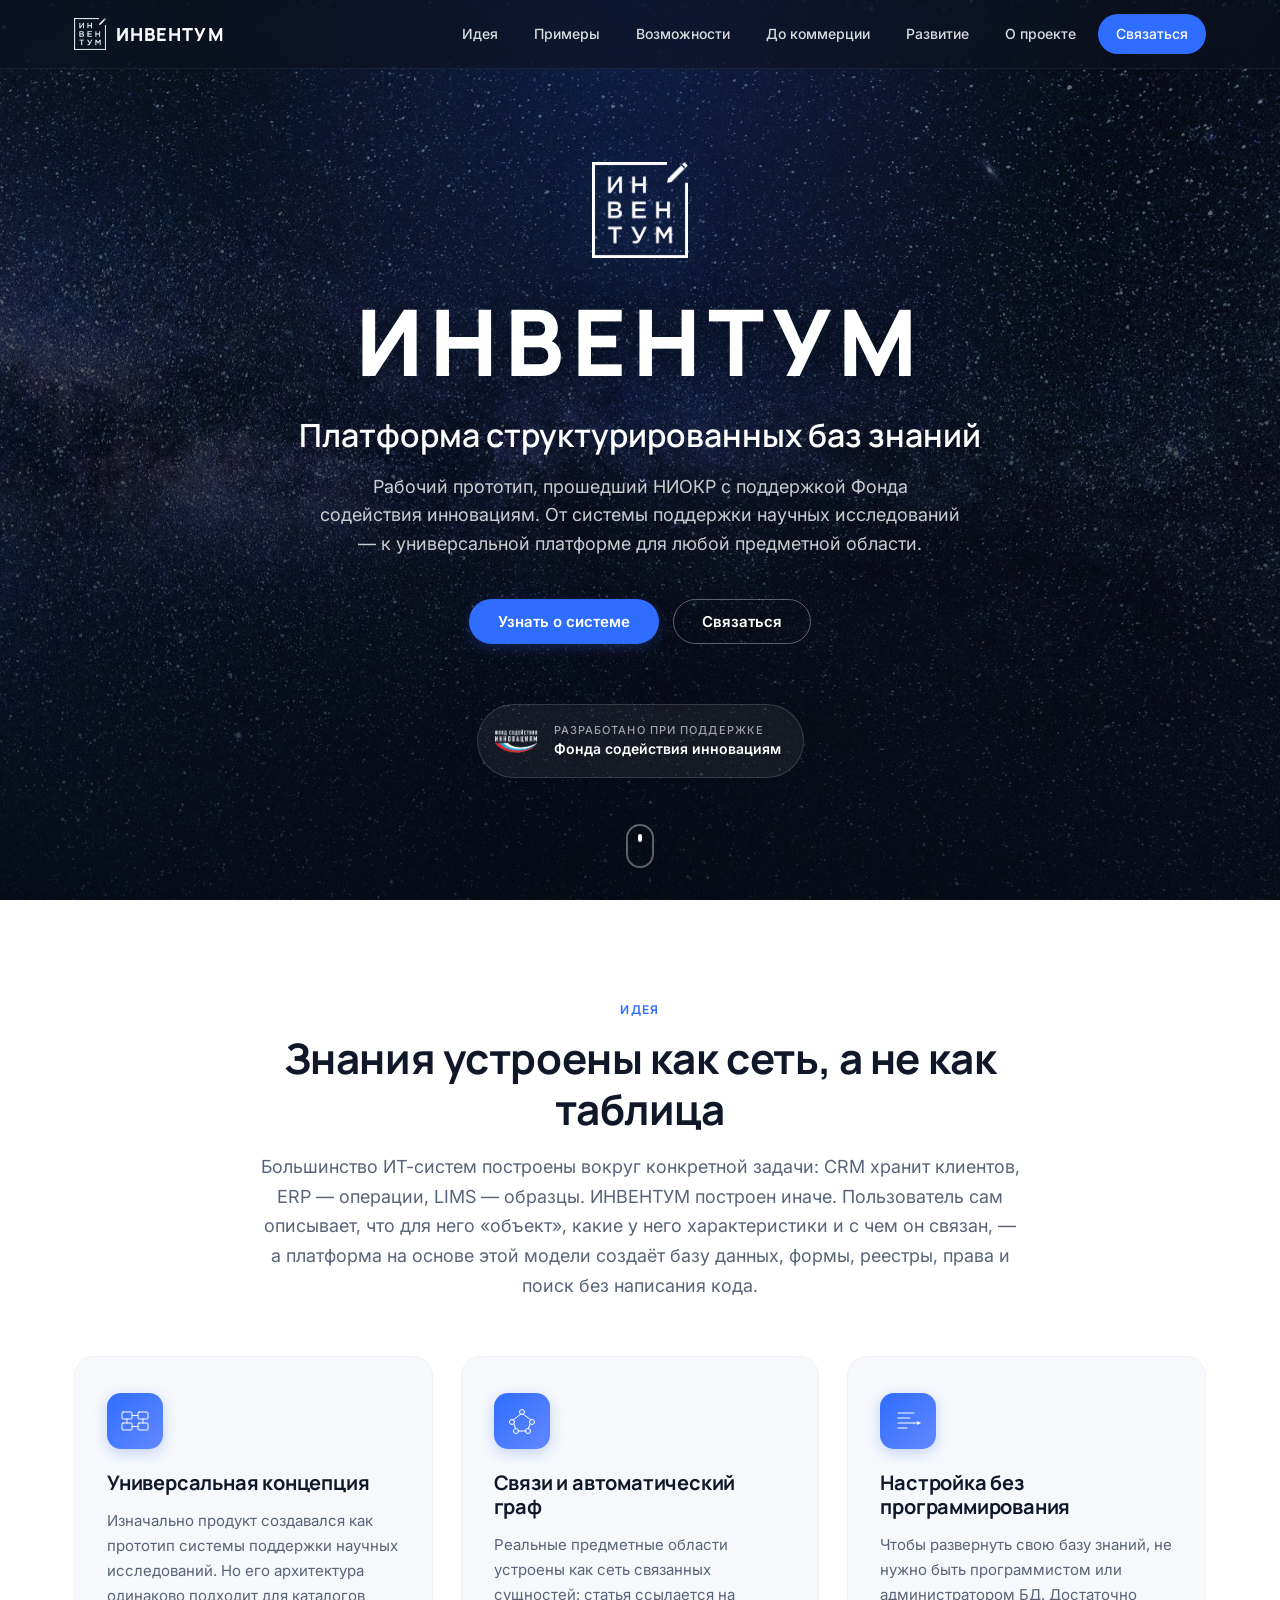
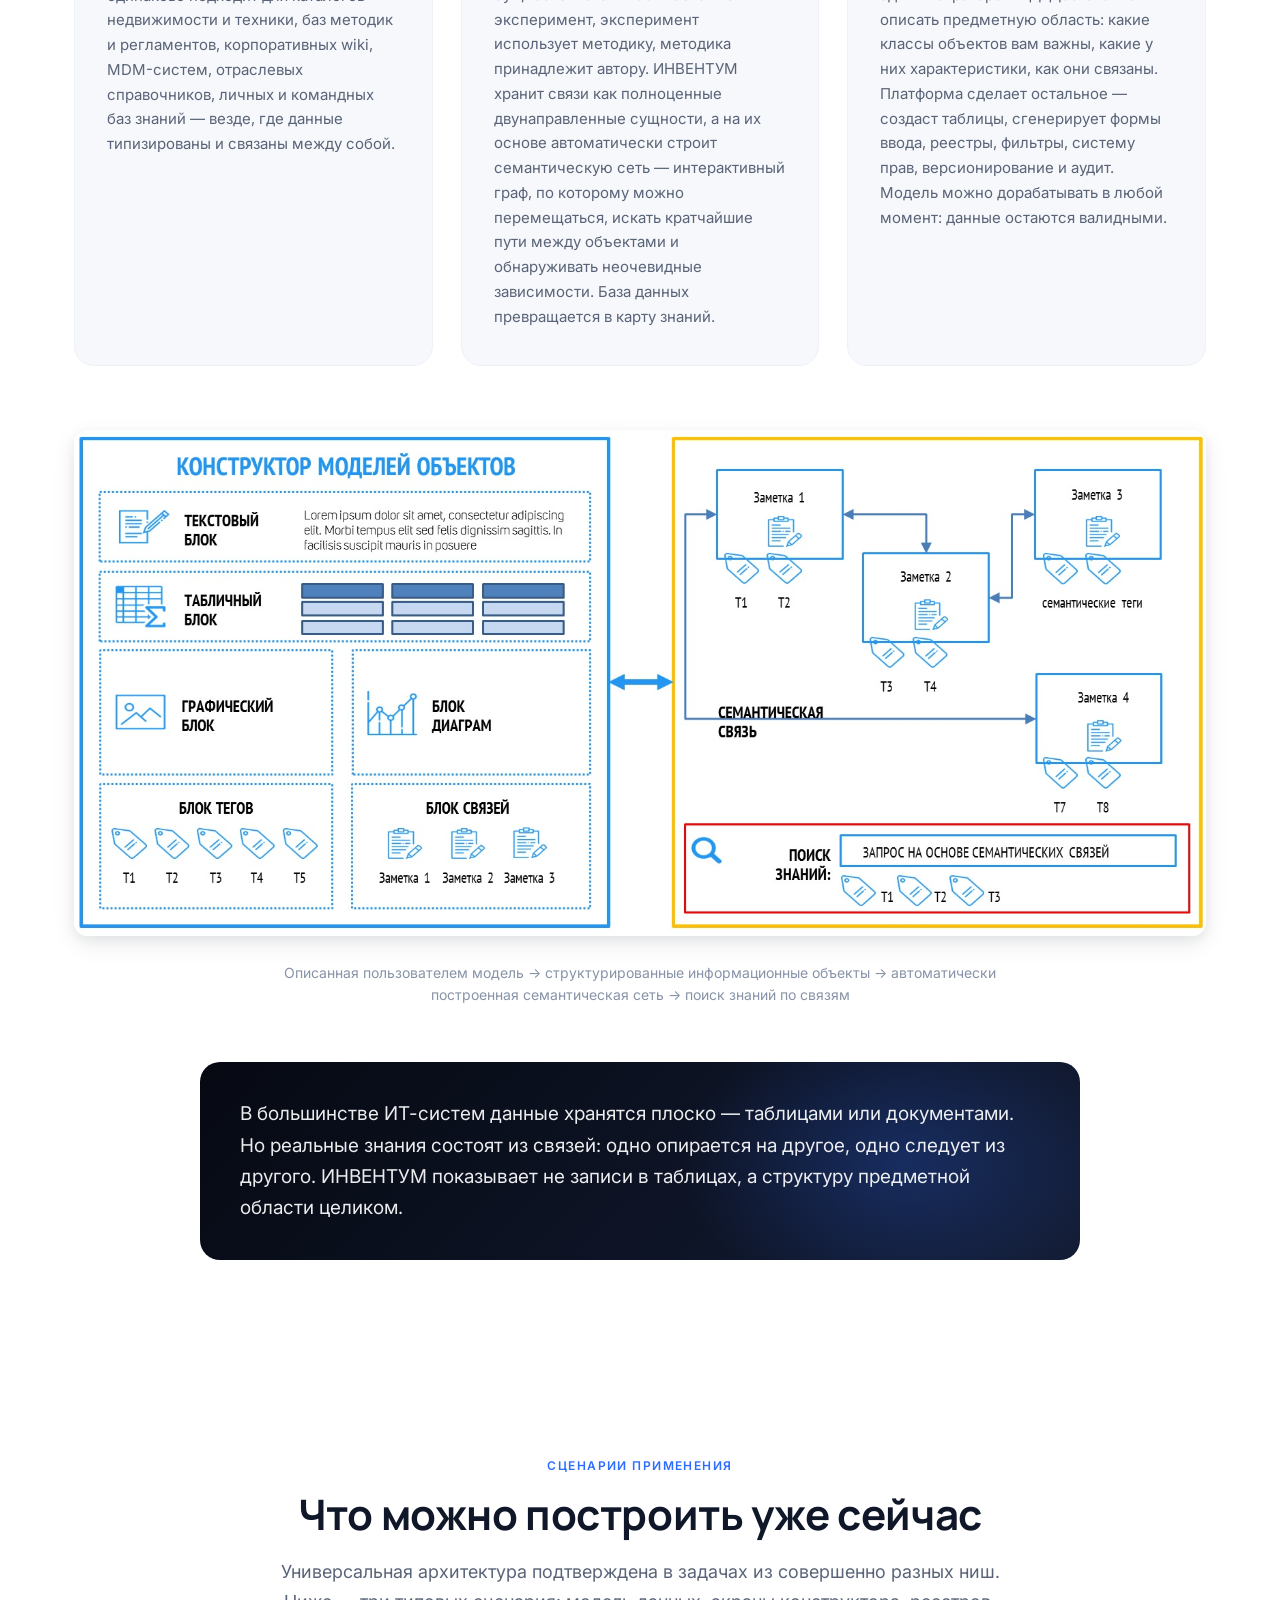
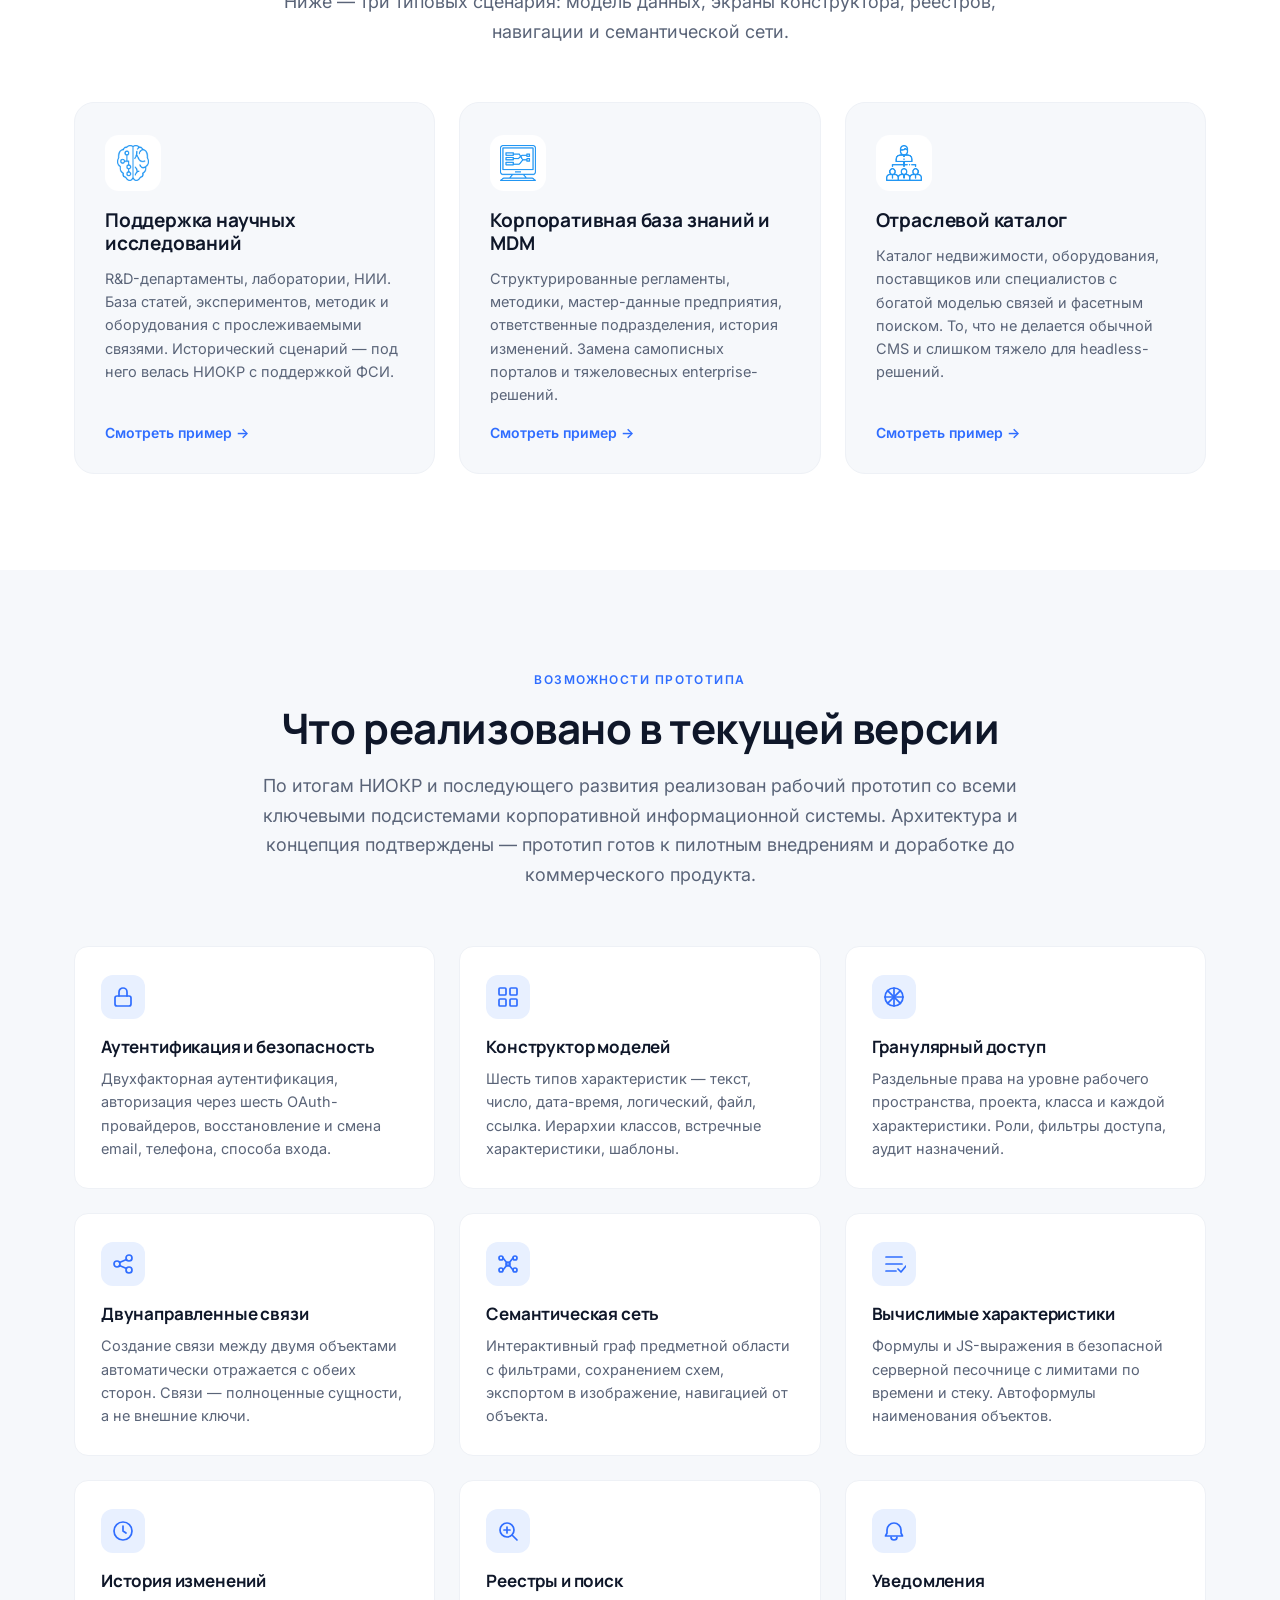
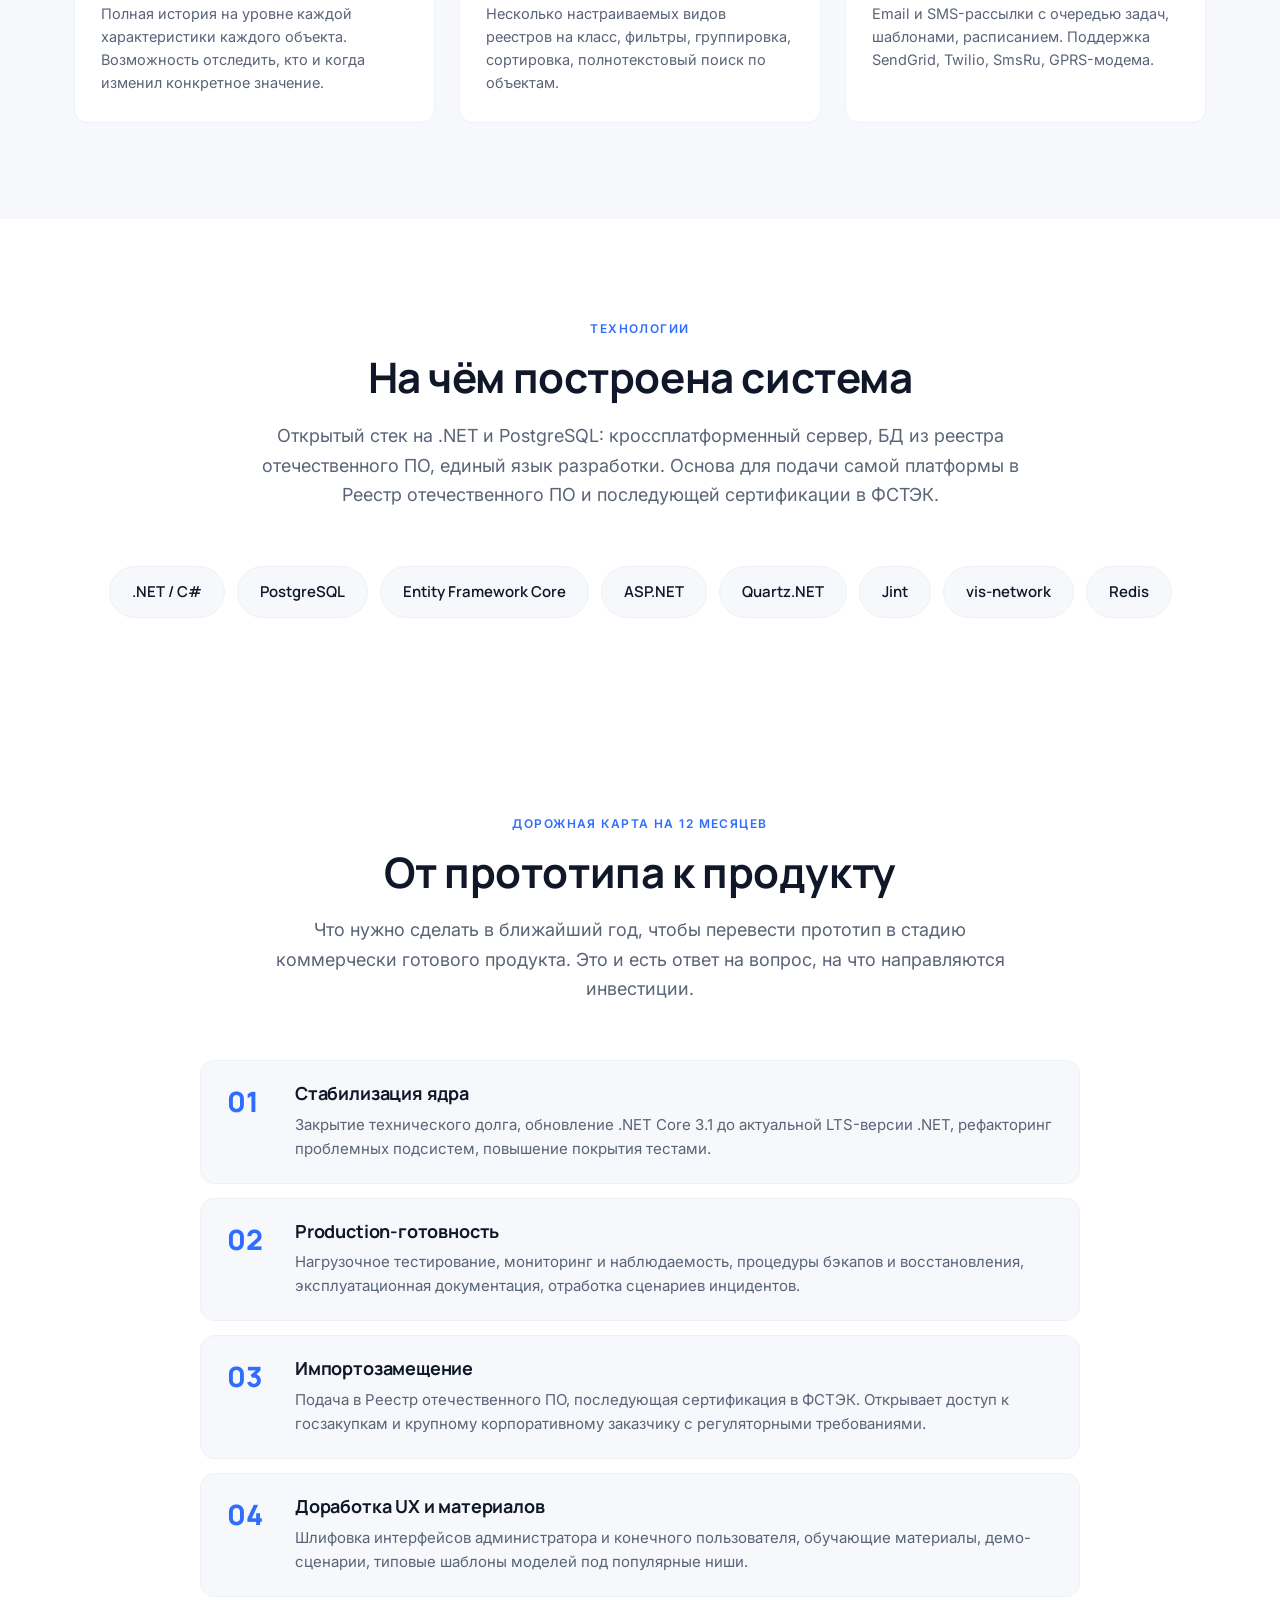
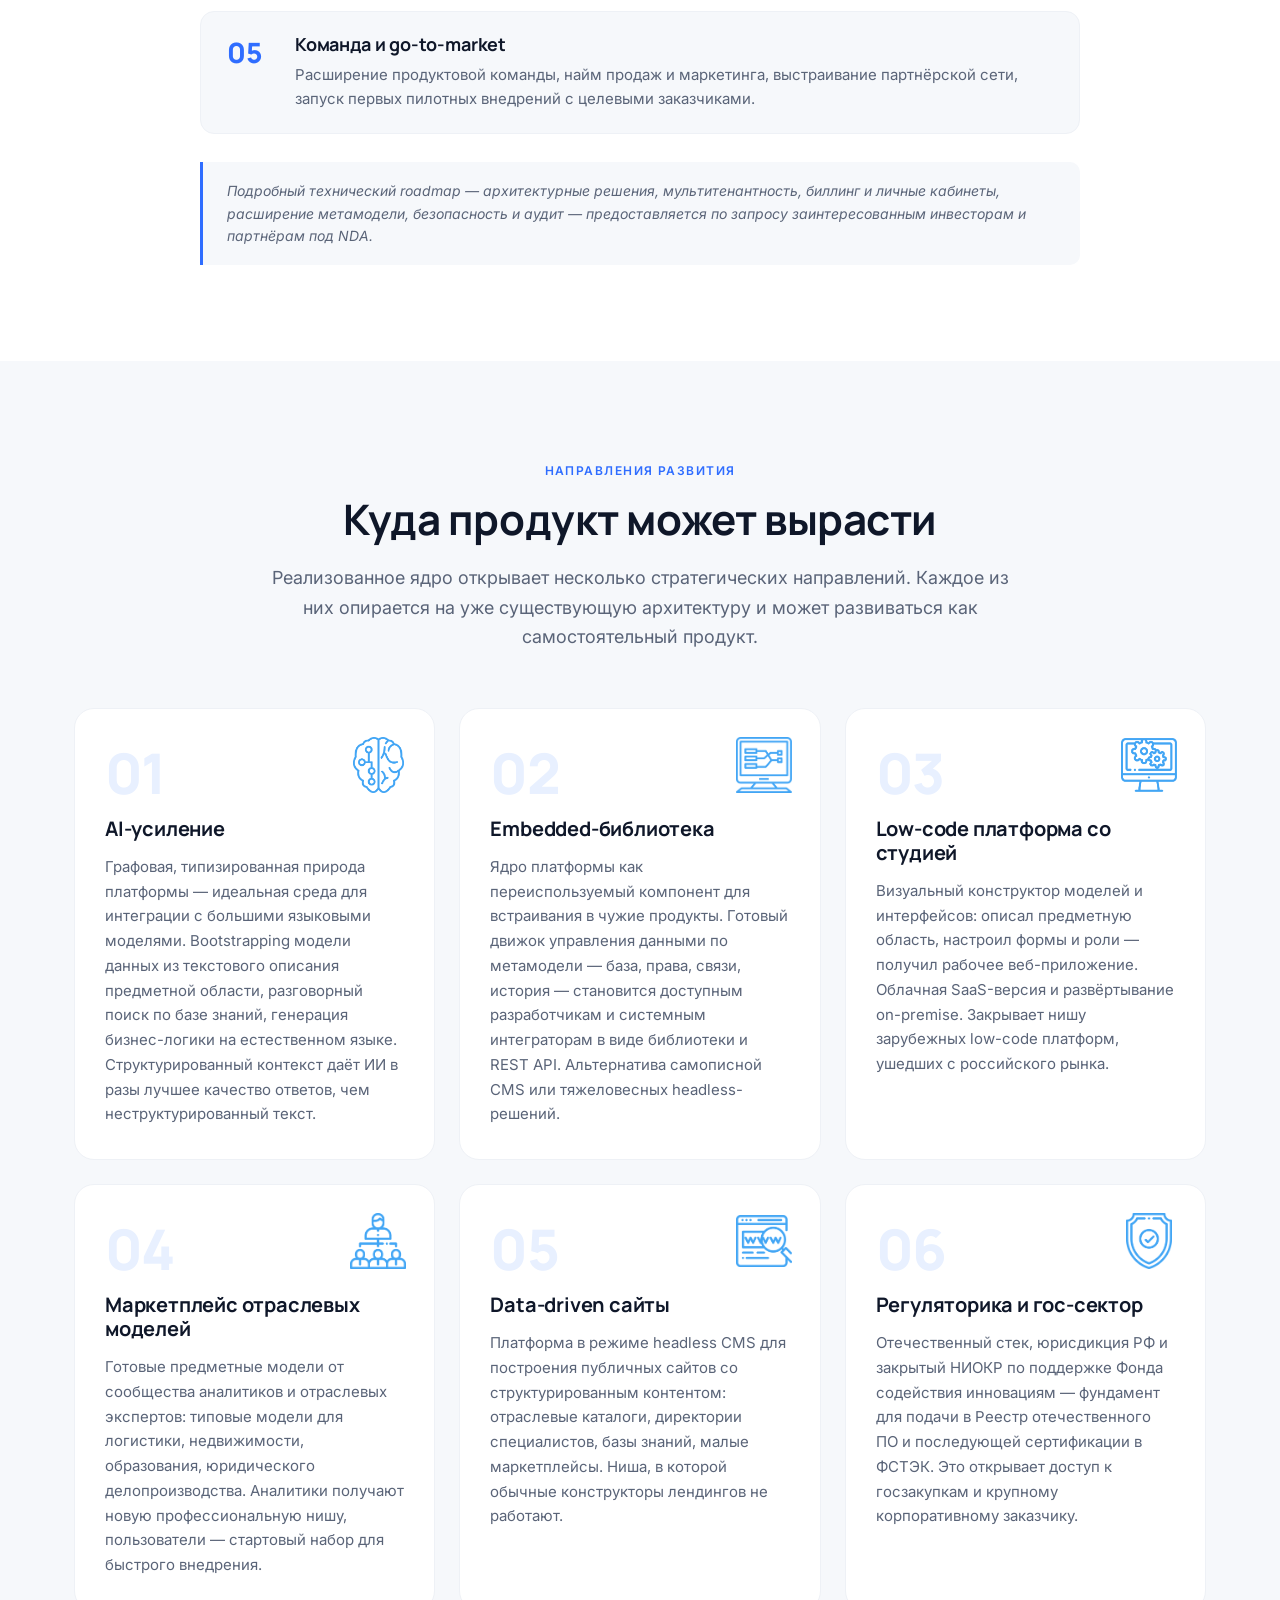
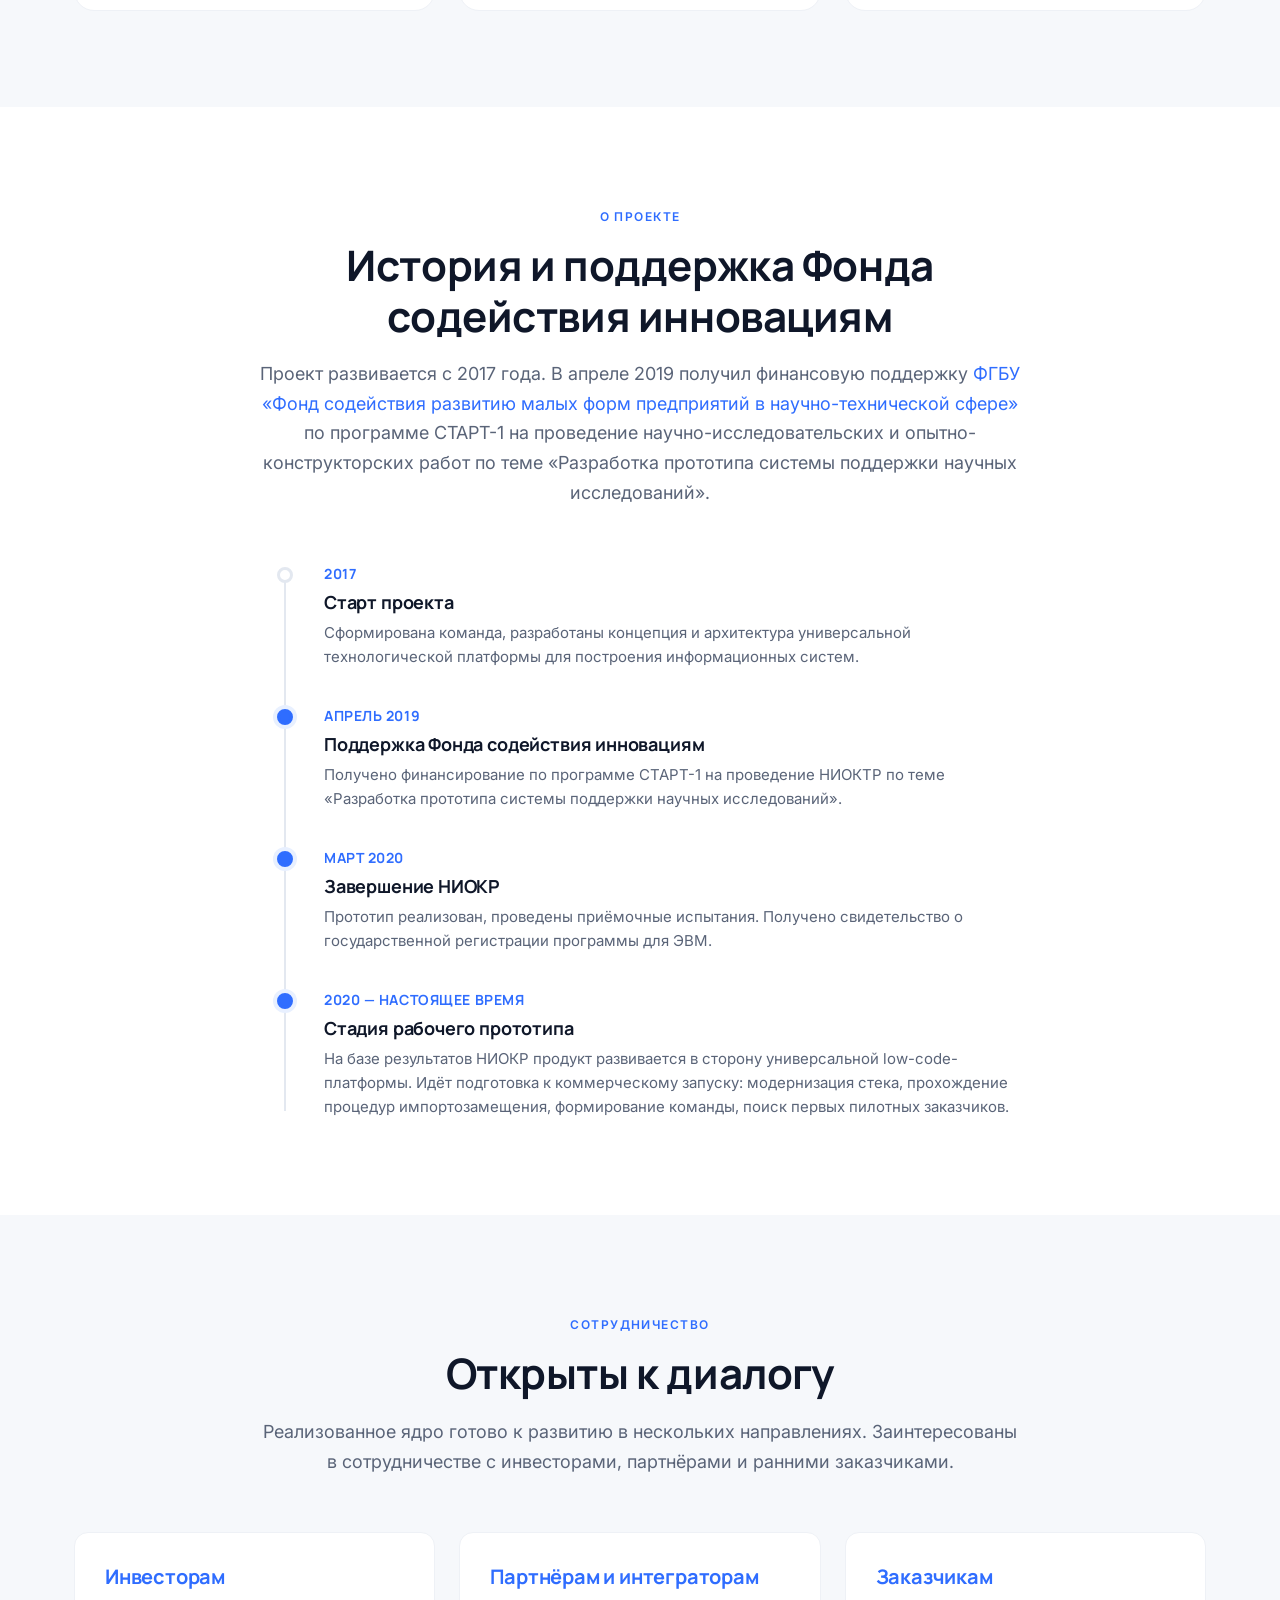
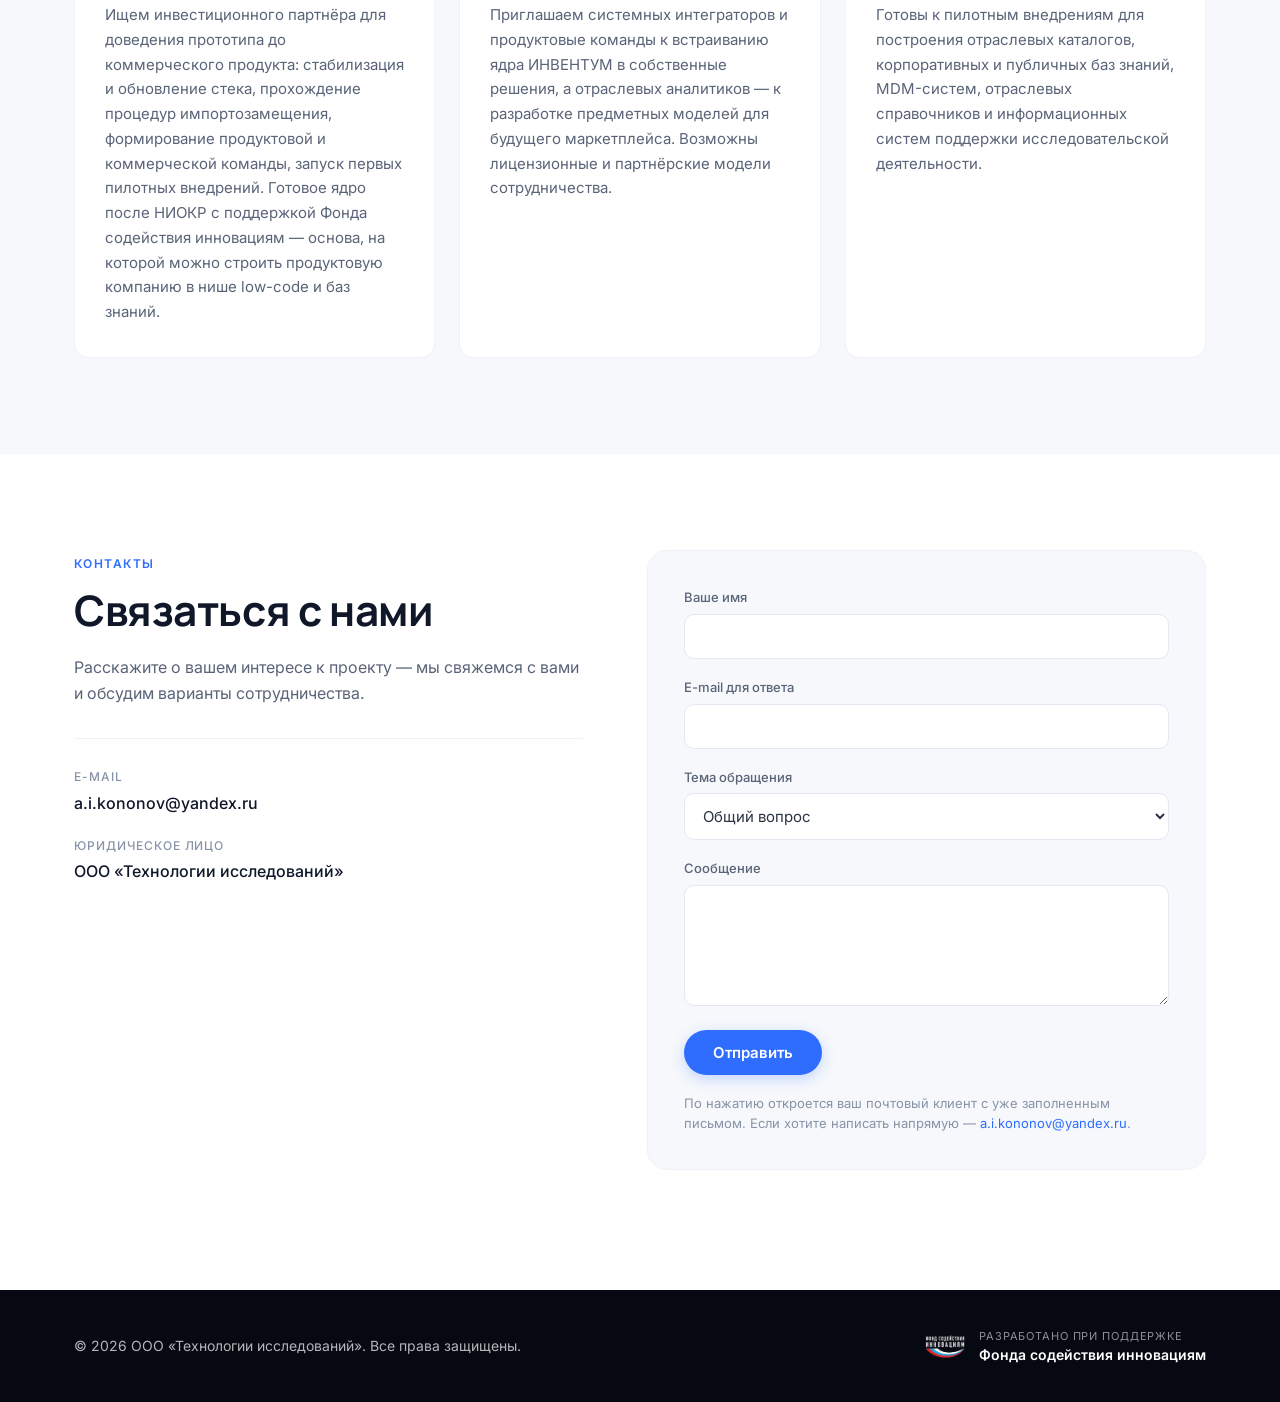
==== index.html @ 4d30572e "Init" ====
<!DOCTYPE html>
<html lang="ru">
<head>
    <meta charset="UTF-8">
    <meta name="viewport" content="width=device-width, initial-scale=1.0">
    <title>ИНВЕНТУМ — платформа структурированных баз знаний</title>
    <meta name="description" content="ИНВЕНТУМ — универсальная платформа для построения структурированных баз знаний и информационных систем с графовой моделью данных. От прототипа системы поддержки научных исследований к универсальному инструменту.">
    <meta property="og:title" content="ИНВЕНТУМ — платформа структурированных баз знаний">
    <meta property="og:description" content="Универсальная платформа для построения структурированных баз знаний и информационных систем с графовой моделью данных.">
    <meta property="og:image" content="assets/img/seo_img.jpg">
    <meta property="og:type" content="website">
    <link rel="icon" type="image/png" href="assets/img/logo-dark.png">
    <link rel="preconnect" href="https://fonts.googleapis.com">
    <link rel="preconnect" href="https://fonts.gstatic.com" crossorigin>
    <link href="https://fonts.googleapis.com/css2?family=Inter:wght@300;400;500;600;700&family=Manrope:wght@500;600;700;800&display=swap" rel="stylesheet">
    <link rel="stylesheet" href="assets/style.css">
</head>
<body>

<!-- ========== Навигация ========== -->
<nav class="nav" id="nav">
    <div class="container nav__inner">
        <a href="#hero" class="nav__brand">
            <img src="assets/img/logo.png" alt="" class="nav__logo nav__logo--light">
            <img src="assets/img/logo-dark.png" alt="" class="nav__logo nav__logo--dark">
            <span class="nav__title">ИНВЕНТУМ</span>
        </a>
        <button class="nav__burger" id="navBurger" aria-label="Открыть меню">
            <span></span><span></span><span></span>
        </button>
        <ul class="nav__menu" id="navMenu">
            <li><a href="#concept">Идея</a></li>
            <li><a href="#cases">Примеры</a></li>
            <li><a href="#features">Возможности</a></li>
            <li><a href="#next">До коммерции</a></li>
            <li><a href="#roadmap">Развитие</a></li>
            <li><a href="#history">О проекте</a></li>
            <li><a href="#contact" class="nav__cta">Связаться</a></li>
        </ul>
    </div>
</nav>

<!-- ========== Hero ========== -->
<header class="hero" id="hero">
    <div class="hero__bg"></div>
    <div class="hero__overlay"></div>
    <div class="container hero__inner">
        <img src="assets/img/logo.png" alt="ИНВЕНТУМ" class="hero__logo">
        <h1 class="hero__title">ИНВЕНТУМ</h1>
        <p class="hero__tagline">Платформа структурированных баз знаний</p>
        <p class="hero__subtitle">
            Рабочий прототип, прошедший НИОКР с поддержкой Фонда содействия инновациям.
            От системы поддержки научных исследований — к универсальной платформе для любой предметной области.
        </p>
        <div class="hero__actions">
            <a href="#concept" class="btn btn--primary">Узнать о системе</a>
            <a href="#contact" class="btn btn--ghost">Связаться</a>
        </div>
        <a href="https://fasie.ru" target="_blank" rel="noopener" class="hero__support">
            <img src="assets/img/fasie-white.png" alt="" class="hero__support-logo">
            <span class="hero__support-texts">
                <span class="hero__support-label">Разработано при поддержке</span>
                <span class="hero__support-name">Фонда содействия инновациям</span>
            </span>
        </a>
    </div>
    <a href="#concept" class="hero__scroll" aria-label="Прокрутить вниз">
        <span></span>
    </a>
</header>

<!-- ========== Идея и концепция ========== -->
<section class="section section--concept" id="concept">
    <div class="container">
        <div class="section__head">
            <span class="section__eyebrow">Идея</span>
            <h2 class="section__title">Знания устроены как сеть, а не как таблица</h2>
            <p class="section__lede">
                Большинство ИТ-систем построены вокруг конкретной задачи: CRM хранит клиентов,
                ERP — операции, LIMS — образцы. ИНВЕНТУМ построен иначе. Пользователь сам описывает,
                что для него «объект», какие у него характеристики и с чем он связан, — а платформа
                на основе этой модели создаёт базу данных, формы, реестры, права и поиск без написания кода.
            </p>
        </div>

        <div class="concept-grid">
            <article class="concept-card">
                <div class="concept-card__icon" aria-hidden="true">
                    <svg viewBox="0 0 64 64" fill="none" stroke="currentColor" stroke-width="2" stroke-linecap="round" stroke-linejoin="round">
                        <rect x="6" y="14" width="20" height="14" rx="2"/>
                        <rect x="38" y="14" width="20" height="14" rx="2"/>
                        <rect x="6" y="36" width="20" height="14" rx="2"/>
                        <rect x="38" y="36" width="20" height="14" rx="2"/>
                        <path d="M26 21h12M26 43h12M16 28v8M48 28v8"/>
                    </svg>
                </div>
                <h3 class="concept-card__title">Универсальная концепция</h3>
                <p class="concept-card__text">
                    Изначально продукт создавался как прототип системы поддержки научных исследований.
                    Но его архитектура одинаково подходит для каталогов недвижимости и техники,
                    баз методик и регламентов, корпоративных wiki, MDM-систем,
                    отраслевых справочников, личных и командных баз знаний — везде, где данные
                    типизированы и связаны между собой.
                </p>
            </article>

            <article class="concept-card">
                <div class="concept-card__icon" aria-hidden="true">
                    <svg viewBox="0 0 64 64" fill="none" stroke="currentColor" stroke-width="2" stroke-linecap="round" stroke-linejoin="round">
                        <circle cx="32" cy="14" r="5"/>
                        <circle cx="12" cy="34" r="5"/>
                        <circle cx="52" cy="34" r="5"/>
                        <circle cx="20" cy="52" r="5"/>
                        <circle cx="44" cy="52" r="5"/>
                        <path d="M30 18 14 30M34 18l16 12M16 38l3 9M48 38l-3 9M24 52h16"/>
                    </svg>
                </div>
                <h3 class="concept-card__title">Связи и автоматический граф</h3>
                <p class="concept-card__text">
                    Реальные предметные области устроены как сеть связанных сущностей:
                    статья ссылается на эксперимент, эксперимент использует методику, методика
                    принадлежит автору. ИНВЕНТУМ хранит связи как полноценные двунаправленные
                    сущности, а на их основе автоматически строит семантическую сеть — интерактивный
                    граф, по которому можно перемещаться, искать кратчайшие пути между объектами
                    и обнаруживать неочевидные зависимости. База данных превращается в карту знаний.
                </p>
            </article>

            <article class="concept-card">
                <div class="concept-card__icon" aria-hidden="true">
                    <svg viewBox="0 0 64 64" fill="none" stroke="currentColor" stroke-width="2" stroke-linecap="round" stroke-linejoin="round">
                        <path d="M12 16h32M12 26h24M12 36h32M12 46h18"/>
                        <path d="M50 32l8 4-8 4z" fill="currentColor" stroke="none"/>
                        <path d="M50 36h-6"/>
                    </svg>
                </div>
                <h3 class="concept-card__title">Настройка без программирования</h3>
                <p class="concept-card__text">
                    Чтобы развернуть свою базу знаний, не нужно быть программистом или
                    администратором БД. Достаточно описать предметную область: какие классы
                    объектов вам важны, какие у них характеристики, как они связаны. Платформа сделает
                    остальное — создаст таблицы, сгенерирует формы ввода, реестры, фильтры,
                    систему прав, версионирование и аудит. Модель можно дорабатывать в любой
                    момент: данные остаются валидными.
                </p>
            </article>
        </div>

        <figure class="concept-illustration">
            <img src="assets/img/schema.jpg" alt="Конструктор моделей объектов и автоматическое построение семантической сети">
            <figcaption>
                Описанная пользователем модель → структурированные информационные объекты →
                автоматически построенная семантическая сеть → поиск знаний по связям
            </figcaption>
        </figure>

        <div class="concept-highlight">
            <p>
                В большинстве ИТ-систем данные хранятся плоско — таблицами или документами.
                Но реальные знания состоят из связей: одно опирается на другое, одно следует
                из другого. ИНВЕНТУМ показывает не записи в таблицах, а структуру предметной
                области целиком.
            </p>
        </div>
    </div>
</section>

<!-- ========== Сценарии применения ========== -->
<section class="section section--cases" id="cases">
    <div class="container">
        <div class="section__head">
            <span class="section__eyebrow">Сценарии применения</span>
            <h2 class="section__title">Что можно построить уже сейчас</h2>
            <p class="section__lede">
                Универсальная архитектура подтверждена в задачах из совершенно разных
                ниш. Ниже — три типовых сценария: модель данных, экраны конструктора,
                реестров, навигации и семантической сети.
            </p>
        </div>

        <div class="cases-grid">
            <a href="examples/research.html" class="case-card">
                <div class="case-card__icon" aria-hidden="true">
                    <img src="assets/img/ico-brain.png" alt="">
                </div>
                <h3 class="case-card__title">Поддержка научных исследований</h3>
                <p class="case-card__text">
                    R&amp;D-департаменты, лаборатории, НИИ. База статей, экспериментов,
                    методик и оборудования с прослеживаемыми связями. Исторический сценарий —
                    под него велась НИОКР с поддержкой ФСИ.
                </p>
                <span class="case-card__more">Смотреть пример →</span>
            </a>

            <a href="examples/mdm.html" class="case-card">
                <div class="case-card__icon" aria-hidden="true">
                    <img src="assets/img/ico-function.png" alt="">
                </div>
                <h3 class="case-card__title">Корпоративная база знаний и MDM</h3>
                <p class="case-card__text">
                    Структурированные регламенты, методики, мастер-данные предприятия,
                    ответственные подразделения, история изменений. Замена самописных
                    порталов и тяжеловесных enterprise-решений.
                </p>
                <span class="case-card__more">Смотреть пример →</span>
            </a>

            <a href="examples/catalog.html" class="case-card">
                <div class="case-card__icon" aria-hidden="true">
                    <img src="assets/img/ico-marketplace.png" alt="">
                </div>
                <h3 class="case-card__title">Отраслевой каталог</h3>
                <p class="case-card__text">
                    Каталог недвижимости, оборудования, поставщиков или специалистов
                    с богатой моделью связей и фасетным поиском. То, что не делается
                    обычной CMS и слишком тяжело для headless-решений.
                </p>
                <span class="case-card__more">Смотреть пример →</span>
            </a>
        </div>
    </div>
</section>

<!-- ========== Готовый функционал ========== -->
<section class="section section--features" id="features">
    <div class="container">
        <div class="section__head">
            <span class="section__eyebrow">Возможности прототипа</span>
            <h2 class="section__title">Что реализовано в текущей версии</h2>
            <p class="section__lede">
                По итогам НИОКР и последующего развития реализован рабочий прототип
                со всеми ключевыми подсистемами корпоративной информационной системы.
                Архитектура и концепция подтверждены — прототип готов к пилотным внедрениям
                и доработке до коммерческого продукта.
            </p>
        </div>

        <div class="features-grid">
            <article class="feature-card">
                <div class="feature-card__icon" aria-hidden="true">
                    <svg viewBox="0 0 24 24" fill="none" stroke="currentColor" stroke-width="1.7" stroke-linecap="round" stroke-linejoin="round">
                        <rect x="4" y="11" width="16" height="10" rx="2"/>
                        <path d="M8 11V7a4 4 0 0 1 8 0v4"/>
                    </svg>
                </div>
                <h3>Аутентификация и безопасность</h3>
                <p>Двухфакторная аутентификация, авторизация через шесть OAuth-провайдеров, восстановление и смена email, телефона, способа входа.</p>
            </article>

            <article class="feature-card">
                <div class="feature-card__icon" aria-hidden="true">
                    <svg viewBox="0 0 24 24" fill="none" stroke="currentColor" stroke-width="1.7" stroke-linecap="round" stroke-linejoin="round">
                        <rect x="3" y="3" width="7" height="7" rx="1"/>
                        <rect x="14" y="3" width="7" height="7" rx="1"/>
                        <rect x="3" y="14" width="7" height="7" rx="1"/>
                        <rect x="14" y="14" width="7" height="7" rx="1"/>
                    </svg>
                </div>
                <h3>Конструктор моделей</h3>
                <p>Шесть типов характеристик — текст, число, дата-время, логический, файл, ссылка. Иерархии классов, встречные характеристики, шаблоны.</p>
            </article>

            <article class="feature-card">
                <div class="feature-card__icon" aria-hidden="true">
                    <svg viewBox="0 0 24 24" fill="none" stroke="currentColor" stroke-width="1.7" stroke-linecap="round" stroke-linejoin="round">
                        <circle cx="12" cy="12" r="9"/>
                        <path d="M12 3v18M3 12h18"/>
                        <path d="M5.6 5.6l12.8 12.8M18.4 5.6L5.6 18.4"/>
                    </svg>
                </div>
                <h3>Гранулярный доступ</h3>
                <p>Раздельные права на уровне рабочего пространства, проекта, класса и каждой характеристики. Роли, фильтры доступа, аудит назначений.</p>
            </article>

            <article class="feature-card">
                <div class="feature-card__icon" aria-hidden="true">
                    <svg viewBox="0 0 24 24" fill="none" stroke="currentColor" stroke-width="1.7" stroke-linecap="round" stroke-linejoin="round">
                        <circle cx="6" cy="12" r="3"/>
                        <circle cx="18" cy="6" r="3"/>
                        <circle cx="18" cy="18" r="3"/>
                        <path d="M8.5 10.5l7-3M8.5 13.5l7 3"/>
                    </svg>
                </div>
                <h3>Двунаправленные связи</h3>
                <p>Создание связи между двумя объектами автоматически отражается с обеих сторон. Связи — полноценные сущности, а не внешние ключи.</p>
            </article>

            <article class="feature-card">
                <div class="feature-card__icon" aria-hidden="true">
                    <svg viewBox="0 0 24 24" fill="none" stroke="currentColor" stroke-width="1.7" stroke-linecap="round" stroke-linejoin="round">
                        <circle cx="5" cy="6" r="2"/>
                        <circle cx="19" cy="6" r="2"/>
                        <circle cx="12" cy="12" r="2"/>
                        <circle cx="5" cy="18" r="2"/>
                        <circle cx="19" cy="18" r="2"/>
                        <path d="M7 6l4 5M17 6l-4 5M7 18l4-5M17 18l-4-5"/>
                    </svg>
                </div>
                <h3>Семантическая сеть</h3>
                <p>Интерактивный граф предметной области с фильтрами, сохранением схем, экспортом в изображение, навигацией от объекта.</p>
            </article>

            <article class="feature-card">
                <div class="feature-card__icon" aria-hidden="true">
                    <svg viewBox="0 0 24 24" fill="none" stroke="currentColor" stroke-width="1.7" stroke-linecap="round" stroke-linejoin="round">
                        <path d="M4 5h16M4 12h16M4 19h10"/>
                        <path d="M16 17l3 3 5-6"/>
                    </svg>
                </div>
                <h3>Вычислимые характеристики</h3>
                <p>Формулы и JS-выражения в безопасной серверной песочнице с лимитами по времени и стеку. Автоформулы наименования объектов.</p>
            </article>

            <article class="feature-card">
                <div class="feature-card__icon" aria-hidden="true">
                    <svg viewBox="0 0 24 24" fill="none" stroke="currentColor" stroke-width="1.7" stroke-linecap="round" stroke-linejoin="round">
                        <circle cx="12" cy="12" r="9"/>
                        <path d="M12 7v5l3 2"/>
                    </svg>
                </div>
                <h3>История изменений</h3>
                <p>Полная история на уровне каждой характеристики каждого объекта. Возможность отследить, кто и когда изменил конкретное значение.</p>
            </article>

            <article class="feature-card">
                <div class="feature-card__icon" aria-hidden="true">
                    <svg viewBox="0 0 24 24" fill="none" stroke="currentColor" stroke-width="1.7" stroke-linecap="round" stroke-linejoin="round">
                        <circle cx="11" cy="11" r="7"/>
                        <path d="M16.5 16.5L21 21"/>
                        <path d="M8 11h6M11 8v6" />
                    </svg>
                </div>
                <h3>Реестры и поиск</h3>
                <p>Несколько настраиваемых видов реестров на класс, фильтры, группировка, сортировка, полнотекстовый поиск по объектам.</p>
            </article>

            <article class="feature-card">
                <div class="feature-card__icon" aria-hidden="true">
                    <svg viewBox="0 0 24 24" fill="none" stroke="currentColor" stroke-width="1.7" stroke-linecap="round" stroke-linejoin="round">
                        <path d="M5 11a7 7 0 0 1 14 0v3l1.5 3h-17L5 14z"/>
                        <path d="M9 18a3 3 0 0 0 6 0"/>
                    </svg>
                </div>
                <h3>Уведомления</h3>
                <p>Email и SMS-рассылки с очередью задач, шаблонами, расписанием. Поддержка SendGrid, Twilio, SmsRu, GPRS-модема.</p>
            </article>
        </div>
    </div>
</section>

<!-- ========== Технологии ========== -->
<section class="section section--tech" id="tech">
    <div class="container">
        <div class="section__head">
            <span class="section__eyebrow">Технологии</span>
            <h2 class="section__title">На чём построена система</h2>
            <p class="section__lede">
                Открытый стек на .NET и PostgreSQL: кроссплатформенный сервер, БД из реестра
                отечественного ПО, единый язык разработки. Основа для подачи самой платформы
                в Реестр отечественного ПО и последующей сертификации в ФСТЭК.
            </p>
        </div>

        <ul class="tech-list">
            <li class="tech-list__item"><span class="tech-list__name">.NET / C#</span></li>
            <li class="tech-list__item"><span class="tech-list__name">PostgreSQL</span></li>
            <li class="tech-list__item"><span class="tech-list__name">Entity Framework Core</span></li>
            <li class="tech-list__item"><span class="tech-list__name">ASP.NET</span></li>
            <li class="tech-list__item"><span class="tech-list__name">Quartz.NET</span></li>
            <li class="tech-list__item"><span class="tech-list__name">Jint</span></li>
            <li class="tech-list__item"><span class="tech-list__name">vis-network</span></li>
            <li class="tech-list__item"><span class="tech-list__name">Redis</span></li>
        </ul>
    </div>
</section>

<!-- ========== От прототипа к продукту ========== -->
<section class="section section--next" id="next">
    <div class="container">
        <div class="section__head">
            <span class="section__eyebrow">Дорожная карта на 12 месяцев</span>
            <h2 class="section__title">От прототипа к продукту</h2>
            <p class="section__lede">
                Что нужно сделать в ближайший год, чтобы перевести прототип в стадию
                коммерчески готового продукта. Это и есть ответ на вопрос, на что
                направляются инвестиции.
            </p>
        </div>

        <ol class="next-list">
            <li class="next-item">
                <div class="next-item__num">01</div>
                <div class="next-item__body">
                    <h3>Стабилизация ядра</h3>
                    <p>Закрытие технического долга, обновление .NET Core 3.1 до актуальной LTS-версии .NET, рефакторинг проблемных подсистем, повышение покрытия тестами.</p>
                </div>
            </li>
            <li class="next-item">
                <div class="next-item__num">02</div>
                <div class="next-item__body">
                    <h3>Production-готовность</h3>
                    <p>Нагрузочное тестирование, мониторинг и наблюдаемость, процедуры бэкапов и восстановления, эксплуатационная документация, отработка сценариев инцидентов.</p>
                </div>
            </li>
            <li class="next-item">
                <div class="next-item__num">03</div>
                <div class="next-item__body">
                    <h3>Импортозамещение</h3>
                    <p>Подача в Реестр отечественного ПО, последующая сертификация в ФСТЭК. Открывает доступ к госзакупкам и крупному корпоративному заказчику с регуляторными требованиями.</p>
                </div>
            </li>
            <li class="next-item">
                <div class="next-item__num">04</div>
                <div class="next-item__body">
                    <h3>Доработка UX и материалов</h3>
                    <p>Шлифовка интерфейсов администратора и конечного пользователя, обучающие материалы, демо-сценарии, типовые шаблоны моделей под популярные ниши.</p>
                </div>
            </li>
            <li class="next-item">
                <div class="next-item__num">05</div>
                <div class="next-item__body">
                    <h3>Команда и go-to-market</h3>
                    <p>Расширение продуктовой команды, найм продаж и маркетинга, выстраивание партнёрской сети, запуск первых пилотных внедрений с целевыми заказчиками.</p>
                </div>
            </li>
        </ol>

        <p class="next-note">
            Подробный технический roadmap — архитектурные решения, мультитенантность,
            биллинг и личные кабинеты, расширение метамодели, безопасность и аудит —
            предоставляется по запросу заинтересованным инвесторам и партнёрам под NDA.
        </p>
    </div>
</section>

<!-- ========== Направления развития ========== -->
<section class="section section--roadmap" id="roadmap">
    <div class="container">
        <div class="section__head">
            <span class="section__eyebrow">Направления развития</span>
            <h2 class="section__title">Куда продукт может вырасти</h2>
            <p class="section__lede">
                Реализованное ядро открывает несколько стратегических направлений.
                Каждое из них опирается на уже существующую архитектуру и может развиваться
                как самостоятельный продукт.
            </p>
        </div>

        <div class="roadmap-grid">
            <article class="roadmap-card">
                <div class="roadmap-card__num">01</div>
                <img src="assets/img/ico-brain.png" alt="" class="roadmap-card__icon">
                <h3 class="roadmap-card__title">AI-усиление</h3>
                <p class="roadmap-card__text">
                    Графовая, типизированная природа платформы — идеальная среда для интеграции
                    с большими языковыми моделями. Bootstrapping модели данных из текстового
                    описания предметной области, разговорный поиск по базе знаний, генерация
                    бизнес-логики на естественном языке. Структурированный контекст даёт ИИ
                    в разы лучшее качество ответов, чем неструктурированный текст.
                </p>
            </article>

            <article class="roadmap-card">
                <div class="roadmap-card__num">02</div>
                <img src="assets/img/ico-function.png" alt="" class="roadmap-card__icon">
                <h3 class="roadmap-card__title">Embedded-библиотека</h3>
                <p class="roadmap-card__text">
                    Ядро платформы как переиспользуемый компонент для встраивания в чужие
                    продукты. Готовый движок управления данными по метамодели — база, права,
                    связи, история — становится доступным разработчикам и системным интеграторам
                    в виде библиотеки и REST API. Альтернатива самописной CMS или тяжеловесных
                    headless-решений.
                </p>
            </article>

            <article class="roadmap-card">
                <div class="roadmap-card__num">03</div>
                <img src="assets/img/ico-lowcode.png" alt="" class="roadmap-card__icon">
                <h3 class="roadmap-card__title">Low-code платформа со студией</h3>
                <p class="roadmap-card__text">
                    Визуальный конструктор моделей и интерфейсов: описал предметную область,
                    настроил формы и роли — получил рабочее веб-приложение. Облачная
                    SaaS-версия и развёртывание on-premise. Закрывает нишу зарубежных
                    low-code платформ, ушедших с российского рынка.
                </p>
            </article>

            <article class="roadmap-card">
                <div class="roadmap-card__num">04</div>
                <img src="assets/img/ico-marketplace.png" alt="" class="roadmap-card__icon">
                <h3 class="roadmap-card__title">Маркетплейс отраслевых моделей</h3>
                <p class="roadmap-card__text">
                    Готовые предметные модели от сообщества аналитиков и отраслевых экспертов:
                    типовые модели для логистики, недвижимости, образования, юридического
                    делопроизводства. Аналитики получают новую профессиональную нишу,
                    пользователи — стартовый набор для быстрого внедрения.
                </p>
            </article>

            <article class="roadmap-card">
                <div class="roadmap-card__num">05</div>
                <img src="assets/img/ico-sites.png" alt="" class="roadmap-card__icon">
                <h3 class="roadmap-card__title">Data-driven сайты</h3>
                <p class="roadmap-card__text">
                    Платформа в режиме headless CMS для построения публичных сайтов
                    со структурированным контентом: отраслевые каталоги, директории
                    специалистов, базы знаний, малые маркетплейсы. Ниша, в которой
                    обычные конструкторы лендингов не работают.
                </p>
            </article>

            <article class="roadmap-card">
                <div class="roadmap-card__num">06</div>
                <img src="assets/img/ico-regulatory.png" alt="" class="roadmap-card__icon">
                <h3 class="roadmap-card__title">Регуляторика и гос-сектор</h3>
                <p class="roadmap-card__text">
                    Отечественный стек, юрисдикция РФ и закрытый НИОКР по поддержке Фонда
                    содействия инновациям — фундамент для подачи в Реестр отечественного ПО
                    и последующей сертификации в ФСТЭК. Это открывает доступ к
                    госзакупкам и крупному корпоративному заказчику.
                </p>
            </article>
        </div>
    </div>
</section>

<!-- ========== История проекта ========== -->
<section class="section section--history" id="history">
    <div class="container">
        <div class="section__head">
            <span class="section__eyebrow">О проекте</span>
            <h2 class="section__title">История и поддержка Фонда содействия инновациям</h2>
            <p class="section__lede">
                Проект развивается с 2017 года. В апреле 2019 получил финансовую поддержку
                <a href="https://fasie.ru" target="_blank" rel="noopener">ФГБУ «Фонд содействия развитию малых форм
                предприятий в научно-технической сфере»</a> по программе СТАРТ-1 на проведение
                научно-исследовательских и опытно-конструкторских работ по теме
                «Разработка прототипа системы поддержки научных исследований».
            </p>
        </div>

        <ol class="timeline">
            <li class="timeline__item">
                <div class="timeline__dot"></div>
                <div class="timeline__date">2017</div>
                <div class="timeline__body">
                    <h4>Старт проекта</h4>
                    <p>Сформирована команда, разработаны концепция и архитектура универсальной технологической платформы для построения информационных систем.</p>
                </div>
            </li>
            <li class="timeline__item">
                <div class="timeline__dot timeline__dot--accent"></div>
                <div class="timeline__date">апрель 2019</div>
                <div class="timeline__body">
                    <h4>Поддержка Фонда содействия инновациям</h4>
                    <p>Получено финансирование по программе СТАРТ-1 на проведение НИОКТР по теме «Разработка прототипа системы поддержки научных исследований».</p>
                </div>
            </li>
            <li class="timeline__item">
                <div class="timeline__dot timeline__dot--accent"></div>
                <div class="timeline__date">март 2020</div>
                <div class="timeline__body">
                    <h4>Завершение НИОКР</h4>
                    <p>Прототип реализован, проведены приёмочные испытания. Получено свидетельство о государственной регистрации программы для ЭВМ.</p>
                </div>
            </li>
            <li class="timeline__item">
                <div class="timeline__dot timeline__dot--current"></div>
                <div class="timeline__date">2020 — настоящее время</div>
                <div class="timeline__body">
                    <h4>Стадия рабочего прототипа</h4>
                    <p>На базе результатов НИОКР продукт развивается в сторону универсальной low-code-платформы. Идёт подготовка к коммерческому запуску: модернизация стека, прохождение процедур импортозамещения, формирование команды, поиск первых пилотных заказчиков.</p>
                </div>
            </li>
        </ol>
    </div>
</section>

<!-- ========== Сотрудничество ========== -->
<section class="section section--cooperation">
    <div class="container">
        <div class="section__head">
            <span class="section__eyebrow">Сотрудничество</span>
            <h2 class="section__title">Открыты к диалогу</h2>
            <p class="section__lede">
                Реализованное ядро готово к развитию в нескольких направлениях.
                Заинтересованы в сотрудничестве с инвесторами, партнёрами и ранними заказчиками.
            </p>
        </div>

        <div class="cooperation-grid">
            <article class="cooperation-card">
                <h3>Инвесторам</h3>
                <p>
                    Ищем инвестиционного партнёра для доведения прототипа до коммерческого
                    продукта: стабилизация и обновление стека, прохождение процедур
                    импортозамещения, формирование продуктовой и коммерческой команды,
                    запуск первых пилотных внедрений. Готовое ядро после НИОКР с поддержкой
                    Фонда содействия инновациям — основа, на которой можно строить
                    продуктовую компанию в нише low-code и баз знаний.
                </p>
            </article>

            <article class="cooperation-card">
                <h3>Партнёрам и интеграторам</h3>
                <p>
                    Приглашаем системных интеграторов и продуктовые команды к встраиванию
                    ядра ИНВЕНТУМ в собственные решения, а отраслевых аналитиков — к
                    разработке предметных моделей для будущего маркетплейса. Возможны
                    лицензионные и партнёрские модели сотрудничества.
                </p>
            </article>

            <article class="cooperation-card">
                <h3>Заказчикам</h3>
                <p>
                    Готовы к пилотным внедрениям для построения отраслевых каталогов,
                    корпоративных и публичных баз знаний, MDM-систем, отраслевых справочников
                    и информационных систем поддержки исследовательской деятельности.
                </p>
            </article>
        </div>
    </div>
</section>

<!-- ========== Контакты ========== -->
<section class="section section--contact" id="contact">
    <div class="container contact__container">
        <div class="contact__info">
            <span class="section__eyebrow">Контакты</span>
            <h2 class="section__title">Связаться с нами</h2>
            <p class="contact__lede">
                Расскажите о вашем интересе к проекту — мы свяжемся с вами и обсудим
                варианты сотрудничества.
            </p>

            <div class="contact__details">
                <div class="contact__row">
                    <span class="contact__label">E-mail</span>
                    <a href="mailto:a.i.kononov@yandex.ru" class="contact__value">a.i.kononov@yandex.ru</a>
                </div>
                <div class="contact__row">
                    <span class="contact__label">Юридическое лицо</span>
                    <span class="contact__value">ООО «Технологии исследований»</span>
                </div>
            </div>
        </div>

        <form class="contact__form" id="contactForm" novalidate>
            <div class="form-row">
                <label class="form-label" for="fName">Ваше имя</label>
                <input type="text" id="fName" name="name" class="form-input" required maxlength="120" autocomplete="name">
            </div>
            <div class="form-row">
                <label class="form-label" for="fEmail">E-mail для ответа</label>
                <input type="email" id="fEmail" name="email" class="form-input" required maxlength="120" autocomplete="email">
            </div>
            <div class="form-row">
                <label class="form-label" for="fTopic">Тема обращения</label>
                <select id="fTopic" name="topic" class="form-input">
                    <option value="Инвестиции">Инвестиции</option>
                    <option value="Партнёрство / интеграция">Партнёрство / интеграция</option>
                    <option value="Пилотное внедрение">Пилотное внедрение</option>
                    <option value="Общий вопрос" selected>Общий вопрос</option>
                </select>
            </div>
            <div class="form-row">
                <label class="form-label" for="fMessage">Сообщение</label>
                <textarea id="fMessage" name="message" class="form-input form-input--textarea" rows="5" required maxlength="2000"></textarea>
            </div>
            <button type="submit" class="btn btn--primary form-submit">Отправить</button>
            <p class="form-hint">
                По нажатию откроется ваш почтовый клиент с уже заполненным письмом.
                Если хотите написать напрямую — <a href="mailto:a.i.kononov@yandex.ru">a.i.kononov@yandex.ru</a>.
            </p>
        </form>
    </div>
</section>

<!-- ========== Footer ========== -->
<footer class="footer">
    <div class="container footer__inner">
        <div class="footer__copy">© 2026 ООО «Технологии исследований». Все права защищены.</div>
        <a href="https://fasie.ru" target="_blank" rel="noopener" class="footer__support">
            <img src="assets/img/fasie-white.png" alt="" class="footer__support-logo">
            <span class="footer__support-texts">
                <span class="footer__support-label">Разработано при поддержке</span>
                <span class="footer__support-name">Фонда содействия инновациям</span>
            </span>
        </a>
    </div>
</footer>

<button class="to-top" id="toTop" aria-label="Наверх">
    <svg viewBox="0 0 24 24" fill="none" stroke="currentColor" stroke-width="2" stroke-linecap="round" stroke-linejoin="round">
        <path d="M12 19V5M5 12l7-7 7 7"/>
    </svg>
</button>

<script src="assets/main.js" defer></script>
</body>
</html>
---- assets/style.css ----
/* ============================================================
   ИНВЕНТУМ — стили сайта
   ============================================================ */

/* ---------- Reset / Base ---------- */
*,
*::before,
*::after {
    box-sizing: border-box;
}

html {
    scroll-behavior: smooth;
    -webkit-text-size-adjust: 100%;
}

body {
    margin: 0;
    font-family: 'Inter', -apple-system, BlinkMacSystemFont, 'Segoe UI', Roboto, sans-serif;
    font-size: 16px;
    line-height: 1.6;
    color: var(--text);
    background: var(--bg);
    -webkit-font-smoothing: antialiased;
    -moz-osx-font-smoothing: grayscale;
}

img {
    max-width: 100%;
    height: auto;
    display: block;
}

a {
    color: var(--accent);
    text-decoration: none;
    transition: color .2s ease;
}

a:hover {
    color: var(--accent-hover);
}

button {
    font-family: inherit;
    cursor: pointer;
}

h1, h2, h3, h4 {
    font-family: 'Manrope', 'Inter', sans-serif;
    font-weight: 700;
    line-height: 1.2;
    margin: 0 0 .6em;
    color: var(--heading);
    letter-spacing: -.01em;
}

p {
    margin: 0 0 1em;
}

p:last-child {
    margin-bottom: 0;
}

/* ---------- Tokens ---------- */
:root {
    --bg: #ffffff;
    --bg-soft: #f6f8fb;
    --bg-dark: #0b1220;
    --bg-darker: #060912;

    --text: #2a3242;
    --text-soft: #5a6478;
    --text-muted: #8893a8;
    --heading: #0f1729;
    --heading-on-dark: #ffffff;

    --accent: #2f6dff;
    --accent-hover: #1d56e6;
    --accent-soft: #e8f0ff;
    --accent-glow: rgba(47, 109, 255, .25);

    --border: #e3e8f0;
    --border-soft: #eef1f6;
    --border-dark: rgba(255, 255, 255, .14);

    --shadow-sm: 0 1px 2px rgba(15, 23, 41, .04), 0 1px 3px rgba(15, 23, 41, .06);
    --shadow-md: 0 4px 12px rgba(15, 23, 41, .06), 0 8px 24px rgba(15, 23, 41, .08);
    --shadow-lg: 0 8px 24px rgba(15, 23, 41, .08), 0 24px 48px rgba(15, 23, 41, .12);

    --radius-sm: 8px;
    --radius: 14px;
    --radius-lg: 20px;

    --container: 1180px;
    --gutter: 24px;
}

/* ---------- Layout ---------- */
.container {
    width: 100%;
    max-width: var(--container);
    margin: 0 auto;
    padding-left: var(--gutter);
    padding-right: var(--gutter);
}

.section {
    padding: 96px 0;
}

.section--concept {
    background: var(--bg);
}

.section--features {
    background: var(--bg-soft);
}

.section--tech {
    background: var(--bg);
}

.section--roadmap {
    background: var(--bg-soft);
}

.section--history {
    background: var(--bg);
}

.section--cooperation {
    background: var(--bg-soft);
}

.section--contact {
    background: var(--bg);
    padding-bottom: 120px;
}

.section__head {
    max-width: 760px;
    margin: 0 auto 56px;
    text-align: center;
}

.section__eyebrow {
    display: inline-block;
    text-transform: uppercase;
    letter-spacing: .12em;
    font-size: 12px;
    font-weight: 600;
    color: var(--accent);
    margin-bottom: 14px;
}

.section__title {
    font-size: clamp(28px, 4vw, 42px);
    margin-bottom: 18px;
}

.section__lede {
    font-size: clamp(16px, 1.5vw, 18px);
    color: var(--text-soft);
    line-height: 1.65;
    margin: 0;
}

/* ---------- Buttons ---------- */
.btn {
    display: inline-flex;
    align-items: center;
    justify-content: center;
    padding: 14px 28px;
    border-radius: 999px;
    font-size: 15px;
    font-weight: 600;
    border: 1.5px solid transparent;
    transition: all .2s ease;
    text-align: center;
    line-height: 1;
}

.btn--primary {
    background: var(--accent);
    color: #fff;
    box-shadow: 0 4px 14px var(--accent-glow);
}

.btn--primary:hover {
    background: var(--accent-hover);
    color: #fff;
    transform: translateY(-1px);
    box-shadow: 0 6px 20px var(--accent-glow);
}

.btn--ghost {
    background: transparent;
    color: var(--heading-on-dark);
    border-color: rgba(255, 255, 255, .35);
}

.btn--ghost:hover {
    background: rgba(255, 255, 255, .08);
    border-color: rgba(255, 255, 255, .6);
    color: #fff;
}

/* ============================================================
   Навигация
   ============================================================ */
.nav {
    position: fixed;
    top: 0;
    left: 0;
    right: 0;
    z-index: 100;
    background: rgba(11, 18, 32, .55);
    backdrop-filter: blur(12px);
    -webkit-backdrop-filter: blur(12px);
    border-bottom: 1px solid rgba(255, 255, 255, .06);
    transition: background .25s ease, border-color .25s ease;
}

.nav.is-scrolled {
    background: rgba(255, 255, 255, .92);
    border-bottom-color: var(--border);
}

.nav__inner {
    display: flex;
    align-items: center;
    justify-content: space-between;
    height: 68px;
}

.nav__brand {
    position: relative;
    display: flex;
    align-items: center;
    gap: 10px;
    color: #fff;
    font-family: 'Manrope', sans-serif;
    font-weight: 800;
    font-size: 18px;
    letter-spacing: .06em;
}

.nav.is-scrolled .nav__brand {
    color: var(--heading);
}

.nav__brand:hover {
    color: #fff;
}

.nav.is-scrolled .nav__brand:hover {
    color: var(--heading);
}

.nav__logo {
    width: 32px;
    height: 32px;
    object-fit: contain;
    transition: opacity .25s ease;
}

.nav__logo--dark {
    position: absolute;
    opacity: 0;
}

.nav.is-scrolled .nav__logo--light {
    opacity: 0;
}

.nav.is-scrolled .nav__logo--dark {
    opacity: 1;
}

.nav__title {
    font-weight: 800;
}

.nav__menu {
    display: flex;
    gap: 8px;
    list-style: none;
    margin: 0;
    padding: 0;
    align-items: center;
}

.nav__menu a {
    display: inline-block;
    padding: 9px 14px;
    color: rgba(255, 255, 255, .85);
    font-size: 14px;
    font-weight: 500;
    border-radius: 999px;
    transition: color .2s ease, background .2s ease;
}

.nav.is-scrolled .nav__menu a {
    color: var(--text);
}

.nav__menu a:hover {
    color: #fff;
    background: rgba(255, 255, 255, .1);
}

.nav.is-scrolled .nav__menu a:hover {
    color: var(--accent);
    background: var(--accent-soft);
}

.nav__cta {
    background: var(--accent) !important;
    color: #fff !important;
    padding: 9px 18px !important;
}

.nav__cta:hover {
    background: var(--accent-hover) !important;
}

.nav__burger {
    display: none;
    background: none;
    border: 0;
    width: 36px;
    height: 36px;
    flex-direction: column;
    justify-content: center;
    gap: 5px;
    padding: 0;
}

.nav__burger span {
    display: block;
    height: 2px;
    width: 22px;
    margin: 0 auto;
    background: #fff;
    border-radius: 2px;
    transition: transform .2s ease, opacity .2s ease, background .2s ease;
}

.nav.is-scrolled .nav__burger span {
    background: var(--heading);
}

.nav__burger.is-open span:nth-child(1) {
    transform: translateY(7px) rotate(45deg);
}

.nav__burger.is-open span:nth-child(2) {
    opacity: 0;
}

.nav__burger.is-open span:nth-child(3) {
    transform: translateY(-7px) rotate(-45deg);
}

/* ============================================================
   Hero
   ============================================================ */
.hero {
    position: relative;
    min-height: 100vh;
    display: flex;
    align-items: center;
    justify-content: center;
    overflow: hidden;
    color: var(--heading-on-dark);
    padding: 120px 0 80px;
}

.hero__bg {
    position: absolute;
    inset: 0;
    background:
        url('img/milky-way.jpg') center/cover no-repeat,
        var(--bg-darker);
    z-index: 0;
}

.hero__overlay {
    position: absolute;
    inset: 0;
    background:
        radial-gradient(ellipse at top, rgba(47, 109, 255, .18) 0%, transparent 50%),
        linear-gradient(180deg, rgba(6, 9, 18, .55) 0%, rgba(6, 9, 18, .85) 100%);
    z-index: 1;
}

.hero__inner {
    position: relative;
    z-index: 2;
    text-align: center;
    max-width: 880px;
}

.hero__logo {
    width: 96px;
    height: 96px;
    margin: 0 auto 28px;
    object-fit: contain;
    filter: drop-shadow(0 6px 24px rgba(47, 109, 255, .35));
}

.hero__title {
    font-size: clamp(48px, 8vw, 92px);
    font-weight: 800;
    letter-spacing: .08em;
    margin: 0 0 18px;
    color: #fff;
    text-shadow: 0 4px 32px rgba(0, 0, 0, .4);
}

.hero__tagline {
    font-family: 'Manrope', sans-serif;
    font-size: clamp(22px, 3vw, 32px);
    font-weight: 600;
    color: #fff;
    margin: 0 0 18px;
    line-height: 1.25;
}

.hero__subtitle {
    font-size: clamp(15px, 1.6vw, 18px);
    color: rgba(255, 255, 255, .78);
    line-height: 1.6;
    max-width: 640px;
    margin: 0 auto 40px;
}

.hero__actions {
    display: flex;
    gap: 14px;
    justify-content: center;
    flex-wrap: wrap;
    margin-bottom: 60px;
}

.hero__support {
    display: inline-flex;
    align-items: center;
    gap: 16px;
    padding: 14px 22px 14px 16px;
    background: rgba(255, 255, 255, .06);
    border: 1px solid rgba(255, 255, 255, .14);
    border-radius: 999px;
    transition: background .2s ease, border-color .2s ease, transform .2s ease;
    color: rgba(255, 255, 255, .92);
}

.hero__support:hover {
    background: rgba(255, 255, 255, .1);
    border-color: rgba(255, 255, 255, .28);
    transform: translateY(-1px);
    color: #fff;
}

.hero__support-logo {
    width: 44px;
    height: 44px;
    object-fit: contain;
    flex-shrink: 0;
}

.hero__support-texts {
    display: flex;
    flex-direction: column;
    text-align: left;
    line-height: 1.25;
}

.hero__support-label {
    font-size: 11px;
    text-transform: uppercase;
    letter-spacing: .1em;
    color: rgba(255, 255, 255, .6);
    font-weight: 500;
}

.hero__support-name {
    font-size: 14px;
    font-weight: 600;
    color: #fff;
    margin-top: 2px;
}

.hero__scroll {
    position: absolute;
    bottom: 32px;
    left: 50%;
    transform: translateX(-50%);
    z-index: 2;
    width: 28px;
    height: 44px;
    border: 2px solid rgba(255, 255, 255, .35);
    border-radius: 14px;
    display: flex;
    justify-content: center;
    padding-top: 8px;
    transition: border-color .2s ease;
}

.hero__scroll:hover {
    border-color: rgba(255, 255, 255, .7);
}

.hero__scroll span {
    width: 4px;
    height: 8px;
    background: #fff;
    border-radius: 2px;
    animation: scrollDot 1.6s ease-in-out infinite;
}

@keyframes scrollDot {
    0%   { transform: translateY(0);    opacity: 1; }
    60%  { transform: translateY(14px); opacity: 0; }
    100% { transform: translateY(0);    opacity: 0; }
}

/* ============================================================
   Концепция
   ============================================================ */
.concept-grid {
    display: grid;
    grid-template-columns: repeat(3, 1fr);
    gap: 28px;
    margin-bottom: 64px;
}

.concept-card {
    background: var(--bg-soft);
    border: 1px solid var(--border-soft);
    border-radius: var(--radius-lg);
    padding: 36px 32px;
    transition: transform .25s ease, box-shadow .25s ease, border-color .25s ease;
}

.concept-card:hover {
    transform: translateY(-4px);
    border-color: var(--accent-soft);
    box-shadow: var(--shadow-md);
}

.concept-card__icon {
    width: 56px;
    height: 56px;
    border-radius: 14px;
    background: linear-gradient(135deg, var(--accent) 0%, #6388ff 100%);
    color: #fff;
    display: flex;
    align-items: center;
    justify-content: center;
    margin-bottom: 22px;
    box-shadow: 0 4px 14px var(--accent-glow);
}

.concept-card__icon svg {
    width: 32px;
    height: 32px;
}

.concept-card__title {
    font-size: 20px;
    margin-bottom: 14px;
}

.concept-card__text {
    color: var(--text-soft);
    font-size: 15px;
    line-height: 1.65;
}

.concept-illustration {
    margin: 0 0 56px;
    text-align: center;
}

.concept-illustration img {
    border-radius: var(--radius);
    box-shadow: var(--shadow-md);
    display: inline-block;
    max-width: 100%;
}

.concept-illustration figcaption {
    margin-top: 18px;
    font-size: 14px;
    color: var(--text-muted);
    line-height: 1.6;
    max-width: 720px;
    margin-left: auto;
    margin-right: auto;
}

.concept-highlight {
    max-width: 880px;
    margin: 0 auto;
    padding: 36px 40px;
    background: linear-gradient(135deg, var(--bg-darker) 0%, #131c34 100%);
    border-radius: var(--radius-lg);
    color: rgba(255, 255, 255, .92);
    position: relative;
    overflow: hidden;
}

.concept-highlight::before {
    content: '';
    position: absolute;
    top: -40%;
    right: -10%;
    width: 60%;
    height: 180%;
    background: radial-gradient(ellipse, rgba(47, 109, 255, .25) 0%, transparent 60%);
    pointer-events: none;
}

.concept-highlight p {
    font-size: clamp(16px, 1.7vw, 19px);
    line-height: 1.65;
    position: relative;
    z-index: 1;
    margin: 0;
}

/* ============================================================
   Готовый функционал
   ============================================================ */
.features-grid {
    display: grid;
    grid-template-columns: repeat(3, 1fr);
    gap: 24px;
}

.feature-card {
    background: var(--bg);
    border: 1px solid var(--border-soft);
    border-radius: var(--radius);
    padding: 28px 26px;
    transition: transform .2s ease, box-shadow .2s ease, border-color .2s ease;
}

.feature-card:hover {
    transform: translateY(-3px);
    border-color: var(--accent-soft);
    box-shadow: var(--shadow-md);
}

.feature-card__icon {
    width: 44px;
    height: 44px;
    border-radius: 12px;
    background: var(--accent-soft);
    color: var(--accent);
    display: flex;
    align-items: center;
    justify-content: center;
    margin-bottom: 18px;
}

.feature-card__icon svg {
    width: 24px;
    height: 24px;
}

.feature-card h3 {
    font-size: 17px;
    margin-bottom: 10px;
}

.feature-card p {
    font-size: 14.5px;
    color: var(--text-soft);
    line-height: 1.6;
}

/* ============================================================
   Технологии
   ============================================================ */
.tech-list {
    list-style: none;
    margin: 0;
    padding: 0;
    display: flex;
    flex-wrap: wrap;
    justify-content: center;
    gap: 12px;
}

.tech-list__item {
    background: var(--bg-soft);
    border: 1px solid var(--border-soft);
    border-radius: 999px;
    padding: 12px 22px;
    transition: border-color .2s ease, transform .2s ease;
}

.tech-list__item:hover {
    border-color: var(--accent);
    transform: translateY(-2px);
}

.tech-list__name {
    font-family: 'Manrope', sans-serif;
    font-weight: 600;
    font-size: 15px;
    color: var(--heading);
}

/* ============================================================
   Roadmap
   ============================================================ */
.roadmap-grid {
    display: grid;
    grid-template-columns: repeat(3, 1fr);
    gap: 24px;
}

.roadmap-card {
    background: var(--bg);
    border: 1px solid var(--border-soft);
    border-radius: var(--radius-lg);
    padding: 36px 30px 32px;
    transition: transform .25s ease, box-shadow .25s ease, border-color .25s ease;
    position: relative;
    overflow: hidden;
}

.roadmap-card:hover {
    transform: translateY(-4px);
    border-color: var(--accent-soft);
    box-shadow: var(--shadow-md);
}

.roadmap-card__num {
    font-family: 'Manrope', sans-serif;
    font-size: 56px;
    font-weight: 800;
    line-height: 1;
    color: var(--accent-soft);
    margin-bottom: 16px;
    letter-spacing: -.03em;
}

.roadmap-card__icon {
    position: absolute;
    top: 28px;
    right: 28px;
    width: 56px;
    height: 56px;
    object-fit: contain;
    opacity: .85;
    transition: opacity .25s ease, transform .25s ease;
}

.roadmap-card:hover .roadmap-card__icon {
    opacity: 1;
    transform: scale(1.05);
}

.roadmap-card__title {
    font-size: 20px;
    margin-bottom: 14px;
}

.roadmap-card__text {
    color: var(--text-soft);
    font-size: 15px;
    line-height: 1.65;
}

/* ============================================================
   История
   ============================================================ */
.timeline {
    list-style: none;
    margin: 0 auto;
    padding: 0;
    max-width: 760px;
    position: relative;
}

.timeline::before {
    content: '';
    position: absolute;
    left: 24px;
    top: 8px;
    bottom: 8px;
    width: 2px;
    background: var(--border);
}

.timeline__item {
    position: relative;
    padding-left: 64px;
    padding-bottom: 36px;
}

.timeline__item:last-child {
    padding-bottom: 0;
}

.timeline__dot {
    position: absolute;
    left: 17px;
    top: 4px;
    width: 16px;
    height: 16px;
    border-radius: 50%;
    background: var(--bg);
    border: 3px solid var(--border);
    z-index: 1;
}

.timeline__dot--accent {
    border-color: var(--accent);
    background: var(--accent);
    box-shadow: 0 0 0 4px var(--accent-soft);
}

.timeline__dot--current {
    border-color: var(--accent);
    background: var(--accent);
    box-shadow: 0 0 0 4px var(--accent-soft);
    animation: pulse 2s ease-in-out infinite;
}

@keyframes pulse {
    0%, 100% { box-shadow: 0 0 0 4px var(--accent-soft); }
    50%      { box-shadow: 0 0 0 8px rgba(47, 109, 255, .15); }
}

.timeline__date {
    font-family: 'Manrope', sans-serif;
    font-weight: 700;
    font-size: 14px;
    color: var(--accent);
    text-transform: uppercase;
    letter-spacing: .04em;
    margin-bottom: 6px;
}

.timeline__body h4 {
    font-size: 18px;
    margin-bottom: 8px;
}

.timeline__body p {
    color: var(--text-soft);
    font-size: 15px;
    line-height: 1.6;
    margin: 0;
}

/* ============================================================
   Сотрудничество
   ============================================================ */
.cooperation-grid {
    display: grid;
    grid-template-columns: repeat(3, 1fr);
    gap: 24px;
}

.cooperation-card {
    background: var(--bg);
    border: 1px solid var(--border-soft);
    border-radius: var(--radius);
    padding: 32px 30px;
    transition: transform .25s ease, box-shadow .25s ease, border-color .25s ease;
}

.cooperation-card:hover {
    transform: translateY(-3px);
    border-color: var(--accent-soft);
    box-shadow: var(--shadow-md);
}

.cooperation-card h3 {
    font-size: 20px;
    margin-bottom: 14px;
    color: var(--accent);
}

.cooperation-card p {
    color: var(--text-soft);
    font-size: 15px;
    line-height: 1.65;
    margin: 0;
}

/* ============================================================
   Контакты
   ============================================================ */
.contact__container {
    display: grid;
    grid-template-columns: 1fr 1.1fr;
    gap: 64px;
    align-items: start;
}

.contact__info .section__eyebrow {
    margin-bottom: 12px;
}

.contact__info .section__title {
    text-align: left;
    margin-bottom: 18px;
}

.contact__lede {
    font-size: 16px;
    color: var(--text-soft);
    line-height: 1.65;
    margin-bottom: 32px;
}

.contact__details {
    display: flex;
    flex-direction: column;
    gap: 20px;
    padding: 28px 0 0;
    border-top: 1px solid var(--border-soft);
}

.contact__row {
    display: flex;
    flex-direction: column;
    gap: 4px;
}

.contact__label {
    font-size: 12px;
    text-transform: uppercase;
    letter-spacing: .08em;
    color: var(--text-muted);
    font-weight: 500;
}

.contact__value {
    font-size: 16px;
    font-weight: 500;
    color: var(--heading);
}

.contact__value[href]:hover {
    color: var(--accent);
}

/* Form */
.contact__form {
    background: var(--bg-soft);
    border: 1px solid var(--border-soft);
    border-radius: var(--radius-lg);
    padding: 36px;
    display: flex;
    flex-direction: column;
    gap: 18px;
}

.form-row {
    display: flex;
    flex-direction: column;
    gap: 6px;
}

.form-label {
    font-size: 13px;
    font-weight: 500;
    color: var(--text-soft);
}

.form-input {
    width: 100%;
    padding: 12px 14px;
    border: 1px solid var(--border);
    border-radius: 10px;
    background: var(--bg);
    font-family: inherit;
    font-size: 15px;
    color: var(--text);
    transition: border-color .2s ease, box-shadow .2s ease;
}

.form-input:focus {
    outline: none;
    border-color: var(--accent);
    box-shadow: 0 0 0 3px var(--accent-soft);
}

.form-input--textarea {
    resize: vertical;
    min-height: 120px;
    font-family: inherit;
}

.form-submit {
    margin-top: 6px;
    align-self: flex-start;
}

.form-hint {
    font-size: 13px;
    color: var(--text-muted);
    line-height: 1.55;
    margin: 0;
}

.form-hint a {
    color: var(--accent);
}

/* ============================================================
   Footer
   ============================================================ */
.footer {
    background: var(--bg-darker);
    color: rgba(255, 255, 255, .7);
    padding: 36px 0;
}

.footer__inner {
    display: flex;
    align-items: center;
    justify-content: space-between;
    gap: 24px;
    flex-wrap: wrap;
}

.footer__copy {
    font-size: 14px;
}

.footer__support {
    display: inline-flex;
    align-items: center;
    gap: 14px;
    color: rgba(255, 255, 255, .85);
    transition: color .2s ease;
}

.footer__support:hover {
    color: #fff;
}

.footer__support-logo {
    width: 40px;
    height: 40px;
    object-fit: contain;
    flex-shrink: 0;
}

.footer__support-texts {
    display: flex;
    flex-direction: column;
    line-height: 1.25;
}

.footer__support-label {
    font-size: 11px;
    text-transform: uppercase;
    letter-spacing: .08em;
    color: rgba(255, 255, 255, .55);
}

.footer__support-name {
    font-size: 14px;
    font-weight: 600;
    color: #fff;
    margin-top: 2px;
}

/* ============================================================
   Кнопка «наверх»
   ============================================================ */
.to-top {
    position: fixed;
    right: 24px;
    bottom: 24px;
    width: 46px;
    height: 46px;
    border-radius: 50%;
    background: var(--accent);
    color: #fff;
    border: 0;
    box-shadow: 0 6px 20px var(--accent-glow);
    display: flex;
    align-items: center;
    justify-content: center;
    opacity: 0;
    visibility: hidden;
    transform: translateY(10px);
    transition: opacity .2s ease, transform .2s ease, visibility .2s ease, background .2s ease;
    z-index: 90;
}

.to-top.is-visible {
    opacity: 1;
    visibility: visible;
    transform: translateY(0);
}

.to-top:hover {
    background: var(--accent-hover);
}

.to-top svg {
    width: 20px;
    height: 20px;
}

/* ============================================================
   Сценарии применения (тизер)
   ============================================================ */
.section--cases {
    background: var(--bg);
}

.cases-grid {
    display: grid;
    grid-template-columns: repeat(3, 1fr);
    gap: 24px;
}

.case-card {
    display: flex;
    flex-direction: column;
    background: var(--bg-soft);
    border: 1px solid var(--border-soft);
    border-radius: var(--radius-lg);
    padding: 32px 30px 28px;
    color: inherit;
    transition: transform .25s ease, box-shadow .25s ease, border-color .25s ease;
}

.case-card:hover {
    transform: translateY(-4px);
    border-color: var(--accent-soft);
    box-shadow: var(--shadow-md);
    color: inherit;
}

.case-card__icon {
    width: 56px;
    height: 56px;
    margin-bottom: 18px;
    display: flex;
    align-items: center;
    justify-content: center;
    background: var(--bg);
    border-radius: 14px;
}

.case-card__icon img {
    width: 36px;
    height: 36px;
    object-fit: contain;
}

.case-card__title {
    font-size: 19px;
    margin-bottom: 12px;
    color: var(--heading);
}

.case-card__text {
    font-size: 14.5px;
    color: var(--text-soft);
    line-height: 1.6;
    flex-grow: 1;
    margin-bottom: 16px;
}

.case-card__more {
    font-size: 14px;
    font-weight: 600;
    color: var(--accent);
    transition: gap .2s ease;
}

.case-card:hover .case-card__more {
    color: var(--accent-hover);
}

/* ============================================================
   От прототипа к продукту
   ============================================================ */
.section--next {
    background: var(--bg);
}

.next-list {
    list-style: none;
    margin: 0;
    padding: 0;
    display: grid;
    gap: 14px;
    max-width: 880px;
    margin-left: auto;
    margin-right: auto;
}

.next-item {
    display: grid;
    grid-template-columns: auto 1fr;
    gap: 24px;
    align-items: start;
    background: var(--bg-soft);
    border: 1px solid var(--border-soft);
    border-radius: var(--radius);
    padding: 22px 26px;
    transition: border-color .2s ease, transform .2s ease;
}

.next-item:hover {
    border-color: var(--accent-soft);
    transform: translateX(4px);
}

.next-item__num {
    font-family: 'Manrope', sans-serif;
    font-size: 28px;
    font-weight: 800;
    color: var(--accent);
    line-height: 1;
    min-width: 44px;
    padding-top: 4px;
}

.next-item__body h3 {
    font-size: 18px;
    margin-bottom: 8px;
    color: var(--heading);
}

.next-item__body p {
    font-size: 15px;
    color: var(--text-soft);
    line-height: 1.6;
    margin: 0;
}

.next-note {
    max-width: 880px;
    margin: 28px auto 0;
    padding: 18px 24px;
    background: var(--bg-soft);
    border-left: 3px solid var(--accent);
    border-radius: 0 10px 10px 0;
    font-size: 14px;
    color: var(--text-soft);
    line-height: 1.6;
    font-style: italic;
}

/* ============================================================
   Страницы-кейсы
   ============================================================ */
.case-page {
    background: var(--bg);
}

.case-hero {
    padding: 140px 0 56px;
    background: linear-gradient(135deg, #f7f9ff 0%, #eef3ff 100%);
    border-bottom: 1px solid var(--border-soft);
}

.case-hero__eyebrow {
    display: inline-block;
    text-transform: uppercase;
    letter-spacing: .12em;
    font-size: 12px;
    font-weight: 600;
    color: var(--accent);
    margin-bottom: 16px;
}

.case-hero__title {
    font-size: clamp(28px, 4.2vw, 44px);
    margin: 0 0 18px;
    max-width: 880px;
}

.case-hero__lede {
    font-size: clamp(15px, 1.5vw, 18px);
    color: var(--text-soft);
    line-height: 1.65;
    max-width: 760px;
    margin: 0;
}

.case-section {
    padding: 72px 0;
}

.case-section--alt {
    background: var(--bg-soft);
}

.case-narrow {
    max-width: 760px;
}

.case-h2 {
    font-size: clamp(24px, 3vw, 32px);
    margin: 10px 0 18px;
}

.case-p {
    font-size: 16px;
    color: var(--text-soft);
    line-height: 1.7;
    margin-bottom: 18px;
}

.case-p strong {
    color: var(--heading);
    font-weight: 600;
}

.case-model,
.case-outcome {
    list-style: none;
    margin: 16px 0 24px;
    padding: 0;
    display: grid;
    gap: 10px;
}

.case-model li,
.case-outcome li {
    position: relative;
    padding: 12px 14px 12px 38px;
    background: var(--bg);
    border: 1px solid var(--border-soft);
    border-radius: 10px;
    font-size: 15px;
    color: var(--text);
    line-height: 1.55;
}

.case-section--alt .case-model li,
.case-section--alt .case-outcome li {
    background: var(--bg);
}

.case-model li::before,
.case-outcome li::before {
    content: '';
    position: absolute;
    left: 14px;
    top: 50%;
    transform: translateY(-50%);
    width: 10px;
    height: 10px;
    border-radius: 50%;
    background: var(--accent);
    box-shadow: 0 0 0 3px var(--accent-soft);
}

.case-model li strong {
    color: var(--heading);
    font-weight: 600;
    margin-right: 4px;
}

/* Скриншоты-заготовки */
.case-shots {
    display: grid;
    grid-template-columns: repeat(2, 1fr);
    gap: 28px;
}

.case-shot {
    margin: 0;
    display: flex;
    flex-direction: column;
}

.case-shot__placeholder {
    aspect-ratio: 16 / 10;
    background:
        repeating-linear-gradient(
            45deg,
            transparent 0,
            transparent 14px,
            rgba(47, 109, 255, .04) 14px,
            rgba(47, 109, 255, .04) 28px
        ),
        linear-gradient(135deg, #f4f7ff 0%, #e8efff 100%);
    border: 2px dashed rgba(47, 109, 255, .35);
    border-radius: var(--radius);
    display: flex;
    flex-direction: column;
    align-items: center;
    justify-content: center;
    gap: 8px;
    color: var(--accent);
    transition: border-color .2s ease, transform .25s ease;
}

.case-shot__placeholder:hover {
    border-color: rgba(47, 109, 255, .6);
    transform: translateY(-2px);
}

.case-shot__type {
    font-family: 'Manrope', sans-serif;
    font-weight: 700;
    font-size: 16px;
    text-align: center;
    padding: 0 16px;
}

.case-shot__hint {
    font-size: 12px;
    text-transform: uppercase;
    letter-spacing: .1em;
    color: var(--text-muted);
    font-weight: 500;
}

.case-shot figcaption {
    margin-top: 12px;
    font-size: 14px;
    color: var(--text-soft);
    line-height: 1.55;
}

/* CTA на странице-кейсе */
.case-cta-section {
    padding: 80px 0;
    background: var(--bg);
}

.case-cta {
    max-width: 640px;
    margin: 0 auto;
    text-align: center;
    padding: 48px 40px;
    background: linear-gradient(135deg, var(--bg-darker) 0%, #131c34 100%);
    border-radius: var(--radius-lg);
    color: rgba(255, 255, 255, .92);
    position: relative;
    overflow: hidden;
}

.case-cta::before {
    content: '';
    position: absolute;
    top: -50%;
    right: -10%;
    width: 60%;
    height: 200%;
    background: radial-gradient(ellipse, rgba(47, 109, 255, .25) 0%, transparent 60%);
    pointer-events: none;
}

.case-cta h2 {
    color: #fff;
    margin-bottom: 12px;
    font-size: 26px;
    position: relative;
    z-index: 1;
}

.case-cta p {
    margin-bottom: 22px;
    color: rgba(255, 255, 255, .8);
    position: relative;
    z-index: 1;
}

.case-cta .btn {
    position: relative;
    z-index: 1;
}

/* ============================================================
   Reveal-анимации
   ============================================================ */
.reveal {
    opacity: 0;
    transform: translateY(20px);
    transition: opacity .6s ease, transform .6s ease;
}

.reveal.is-visible {
    opacity: 1;
    transform: translateY(0);
}

@media (prefers-reduced-motion: reduce) {
    .reveal {
        opacity: 1;
        transform: none;
        transition: none;
    }
    html { scroll-behavior: auto; }
    .timeline__dot--current { animation: none; }
    .hero__scroll span { animation: none; }
}

/* Активная ссылка в меню */
.nav__menu a.is-active {
    color: #fff;
}

.nav.is-scrolled .nav__menu a.is-active {
    color: var(--accent);
    background: var(--accent-soft);
}

.nav__menu a.nav__cta.is-active {
    background: var(--accent-hover) !important;
    color: #fff !important;
}

/* ============================================================
   Адаптивность
   ============================================================ */
@media (max-width: 980px) {
    .section { padding: 72px 0; }

    .concept-grid,
    .features-grid,
    .roadmap-grid,
    .cooperation-grid,
    .cases-grid {
        grid-template-columns: repeat(2, 1fr);
    }

    .case-shots {
        grid-template-columns: 1fr;
    }

    .contact__container {
        grid-template-columns: 1fr;
        gap: 40px;
    }

    .nav__menu {
        position: fixed;
        top: 68px;
        left: 0;
        right: 0;
        background: #fff;
        flex-direction: column;
        gap: 0;
        padding: 16px 24px 28px;
        box-shadow: var(--shadow-md);
        transform: translateY(-120%);
        transition: transform .25s ease;
        align-items: stretch;
        max-height: calc(100vh - 68px);
        overflow-y: auto;
    }

    .nav__menu.is-open {
        transform: translateY(0);
    }

    .nav__menu li {
        border-bottom: 1px solid var(--border-soft);
    }

    .nav__menu li:last-child {
        border-bottom: 0;
        margin-top: 8px;
    }

    .nav__menu a {
        display: block;
        padding: 14px 4px;
        color: var(--text);
        font-size: 16px;
        border-radius: 0;
    }

    .nav__menu a:hover {
        background: transparent;
        color: var(--accent);
    }

    .nav__cta {
        text-align: center;
        border-radius: 999px !important;
        padding: 12px 18px !important;
    }

    .nav__burger {
        display: flex;
    }

    .hero {
        min-height: 90vh;
        padding: 110px 0 80px;
    }

    .footer__inner {
        flex-direction: column;
        text-align: center;
    }

    .roadmap-card__icon {
        width: 48px;
        height: 48px;
        top: 24px;
        right: 22px;
    }
}

@media (max-width: 640px) {
    .section { padding: 60px 0; }

    .section__head { margin-bottom: 40px; }

    .concept-grid,
    .features-grid,
    .roadmap-grid,
    .cooperation-grid,
    .cases-grid {
        grid-template-columns: 1fr;
        gap: 18px;
    }

    .next-item {
        grid-template-columns: 1fr;
        gap: 6px;
        padding: 20px 22px;
    }

    .next-item__num {
        font-size: 24px;
    }

    .case-hero {
        padding: 110px 0 44px;
    }

    .case-cta {
        padding: 36px 24px;
    }

    .concept-card,
    .roadmap-card { padding: 28px 24px; }

    .feature-card { padding: 24px 22px; }

    .concept-highlight {
        padding: 28px 24px;
    }

    .contact__form { padding: 24px 22px; }

    .hero__actions {
        flex-direction: column;
        align-items: stretch;
        max-width: 280px;
        margin-left: auto;
        margin-right: auto;
    }

    .hero__support {
        padding: 12px 20px 12px 14px;
    }

    .hero__support-logo {
        width: 38px;
        height: 38px;
    }

    .timeline::before {
        left: 18px;
    }

    .timeline__item {
        padding-left: 52px;
    }

    .timeline__dot {
        left: 11px;
    }

    .roadmap-card__icon {
        width: 44px;
        height: 44px;
        top: 22px;
        right: 20px;
    }

    .to-top {
        right: 16px;
        bottom: 16px;
        width: 42px;
        height: 42px;
    }
}
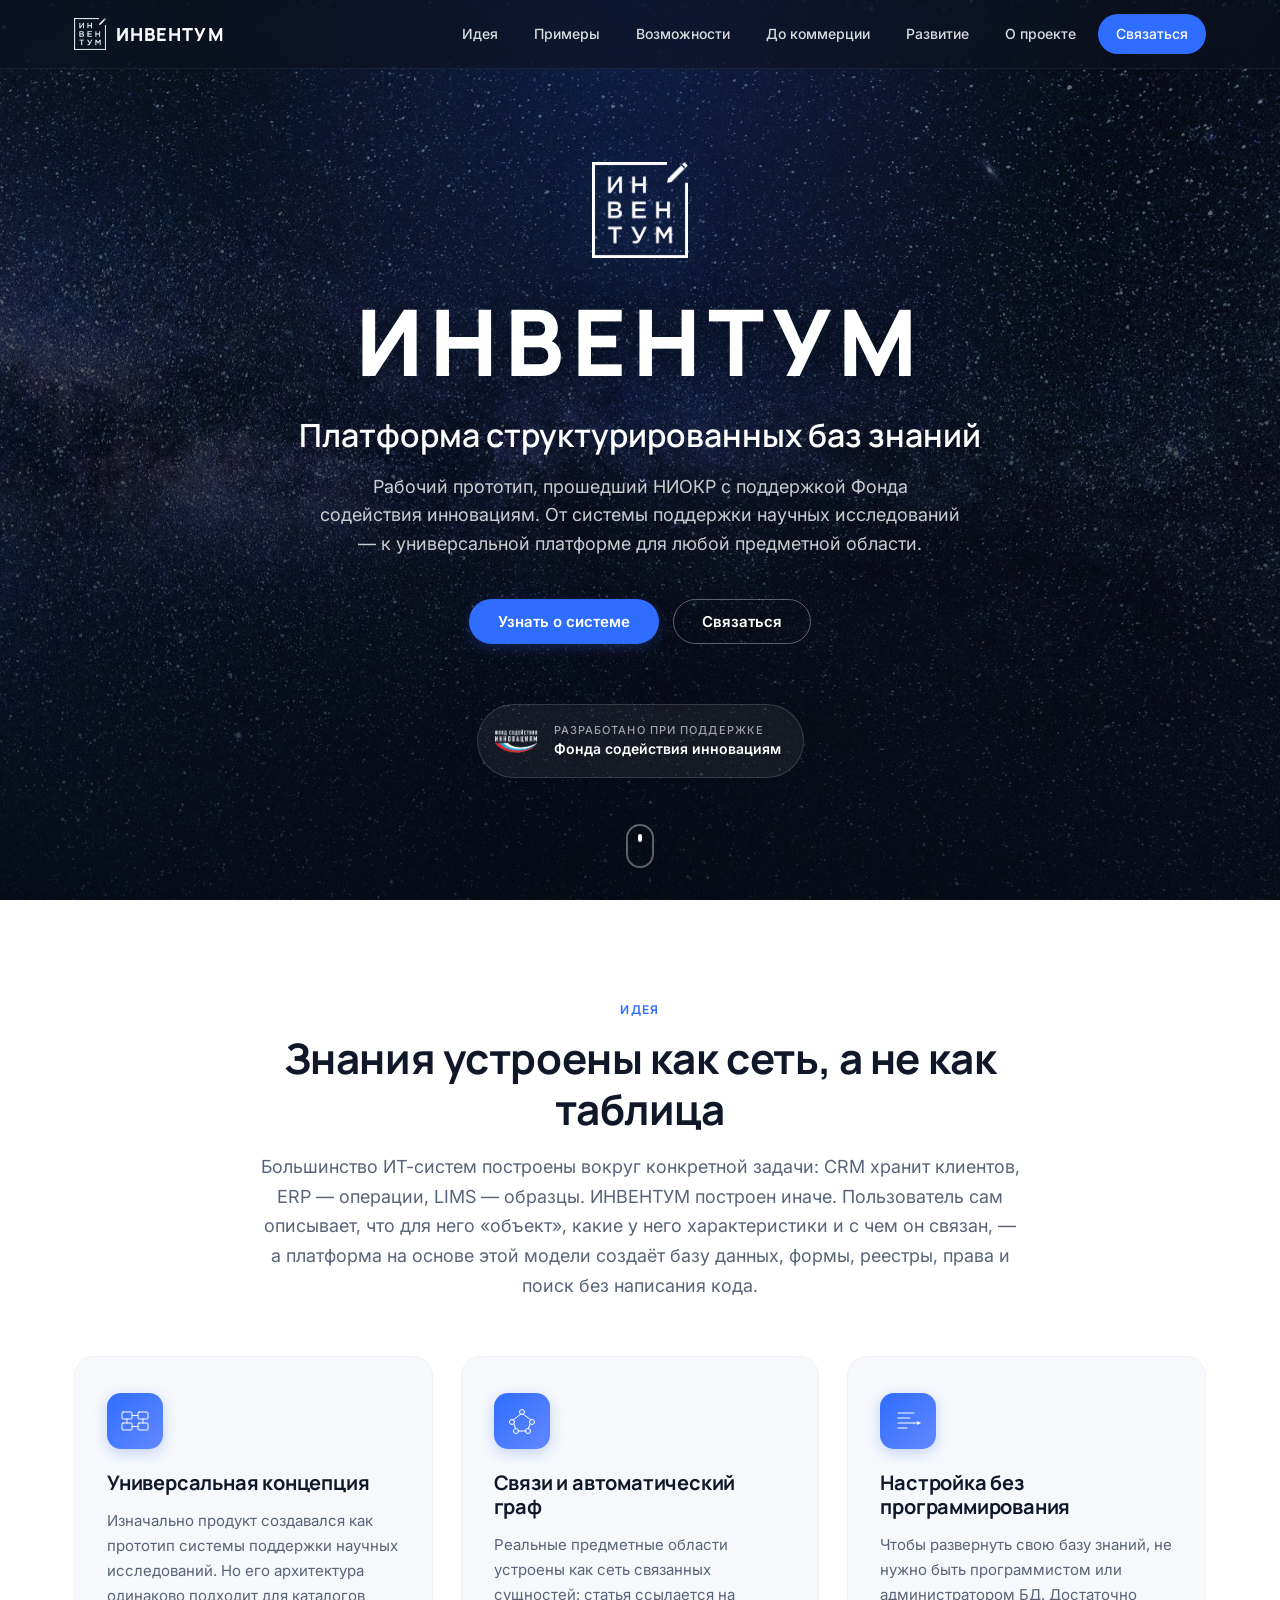
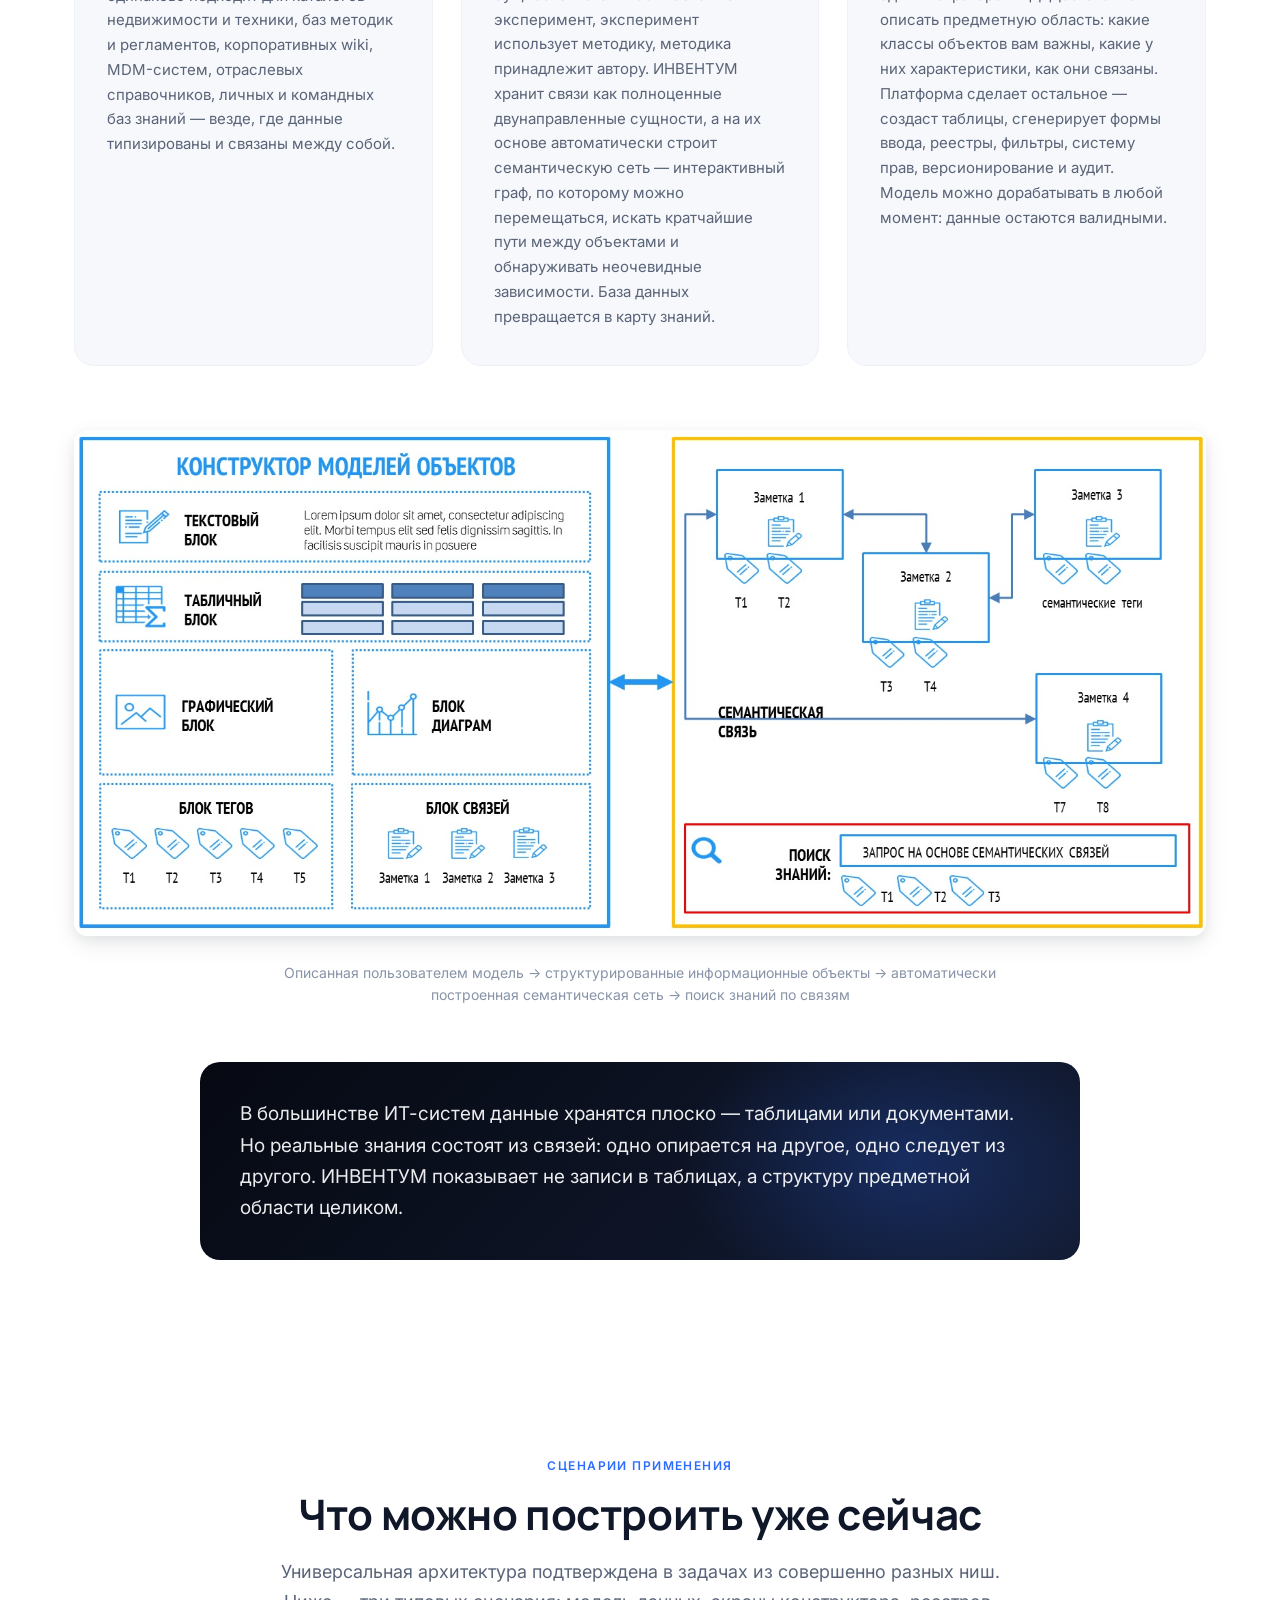
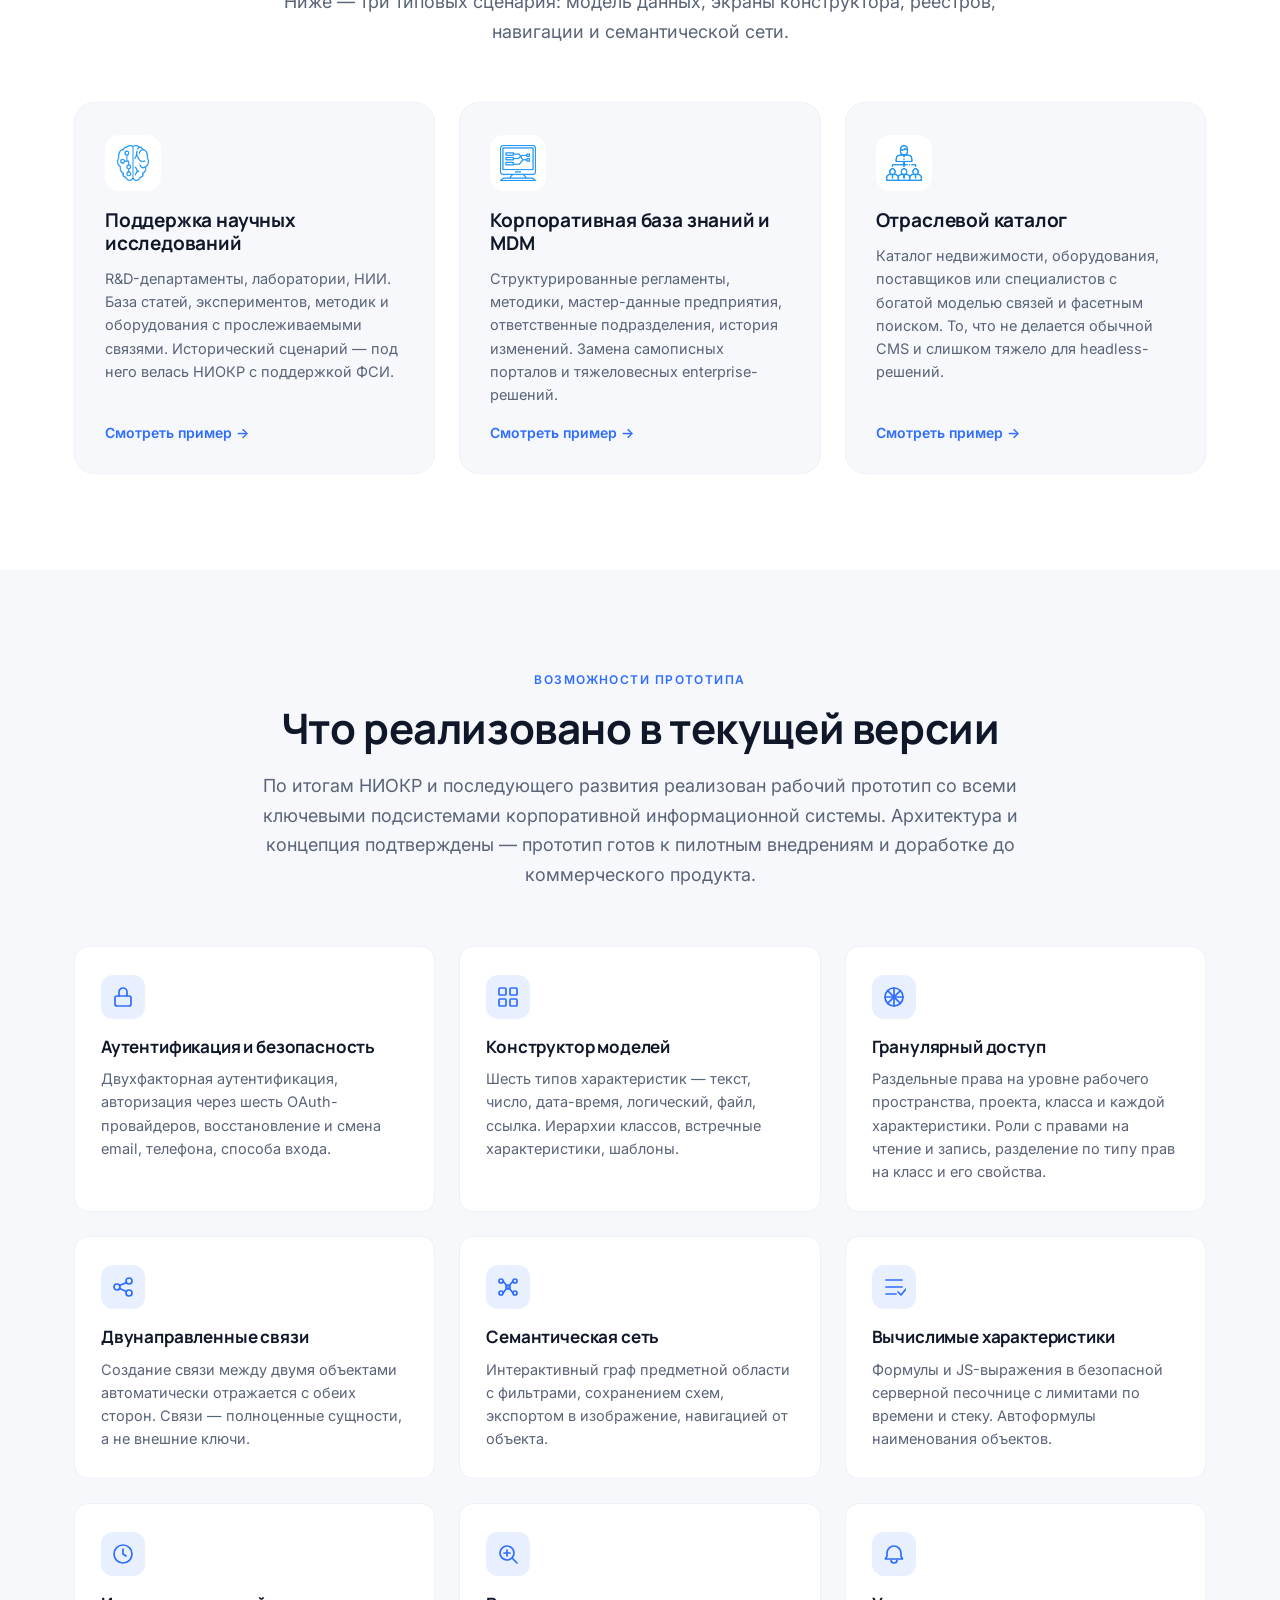
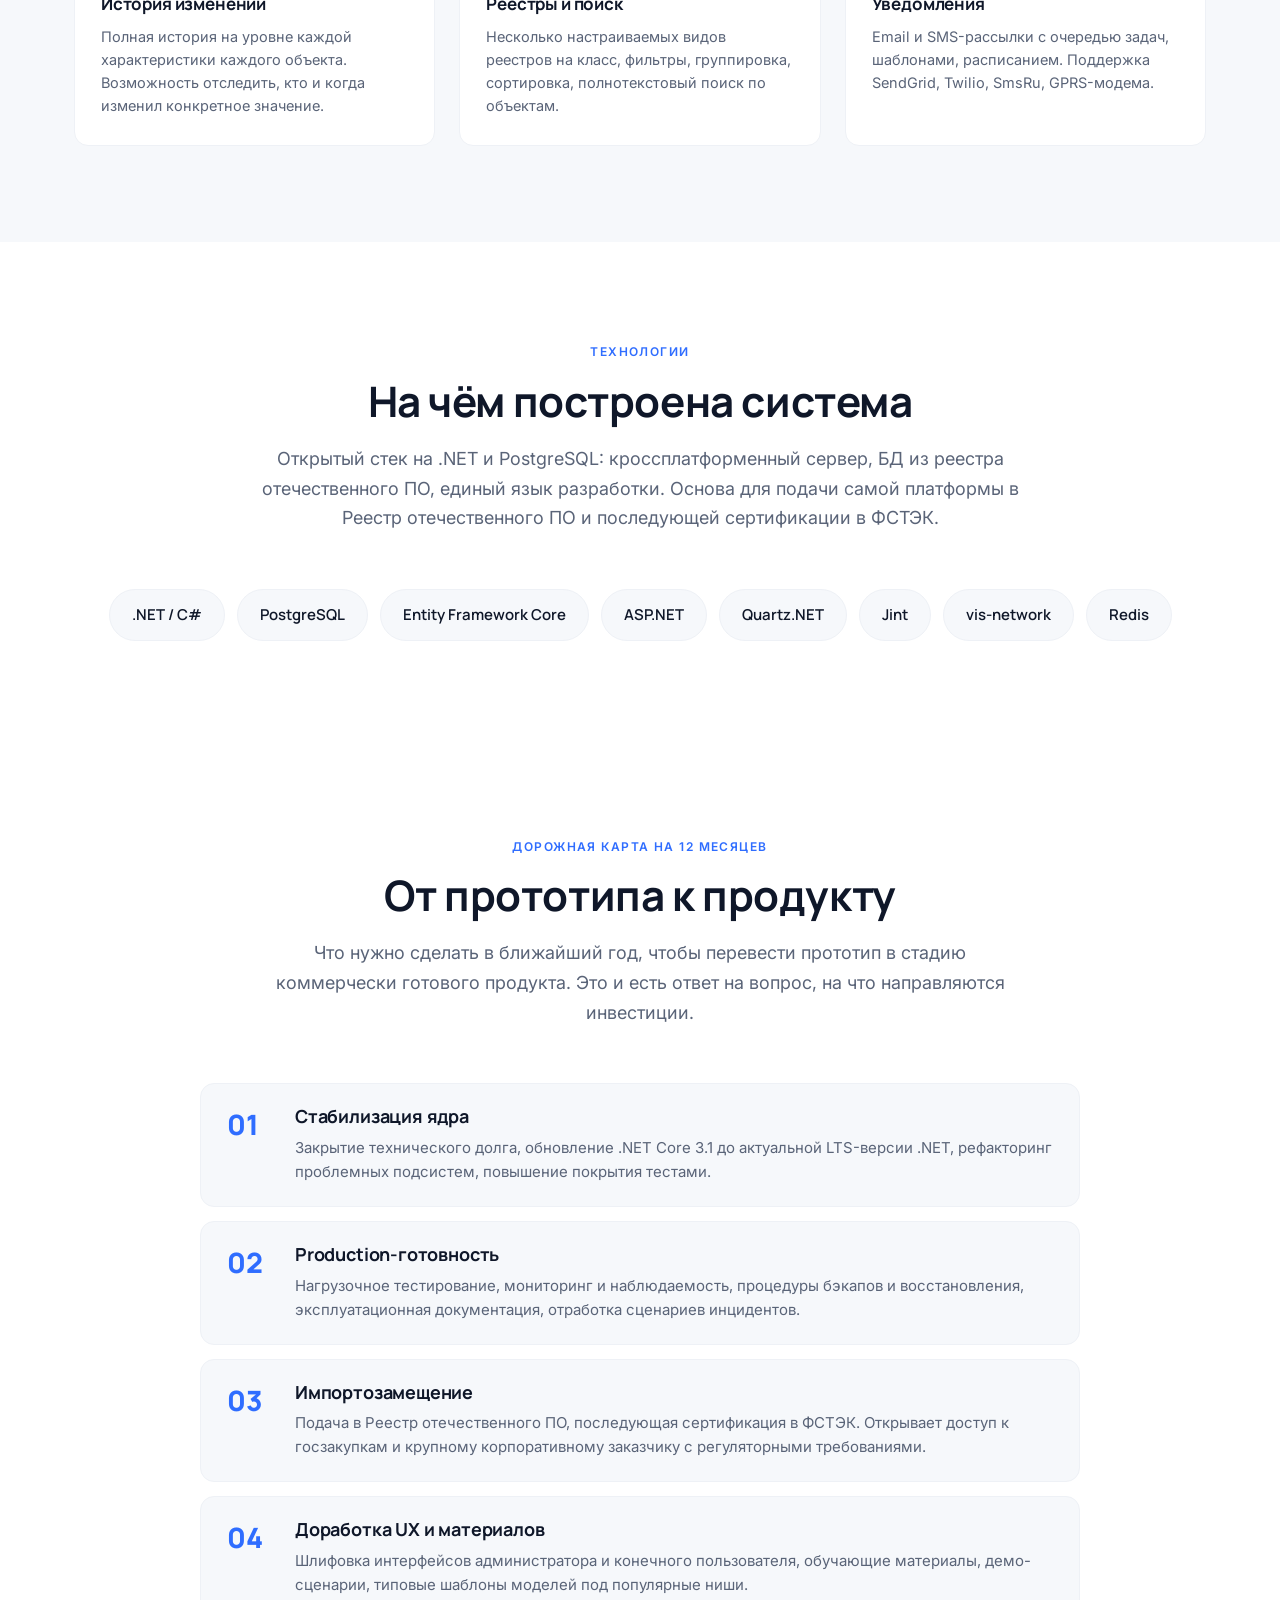
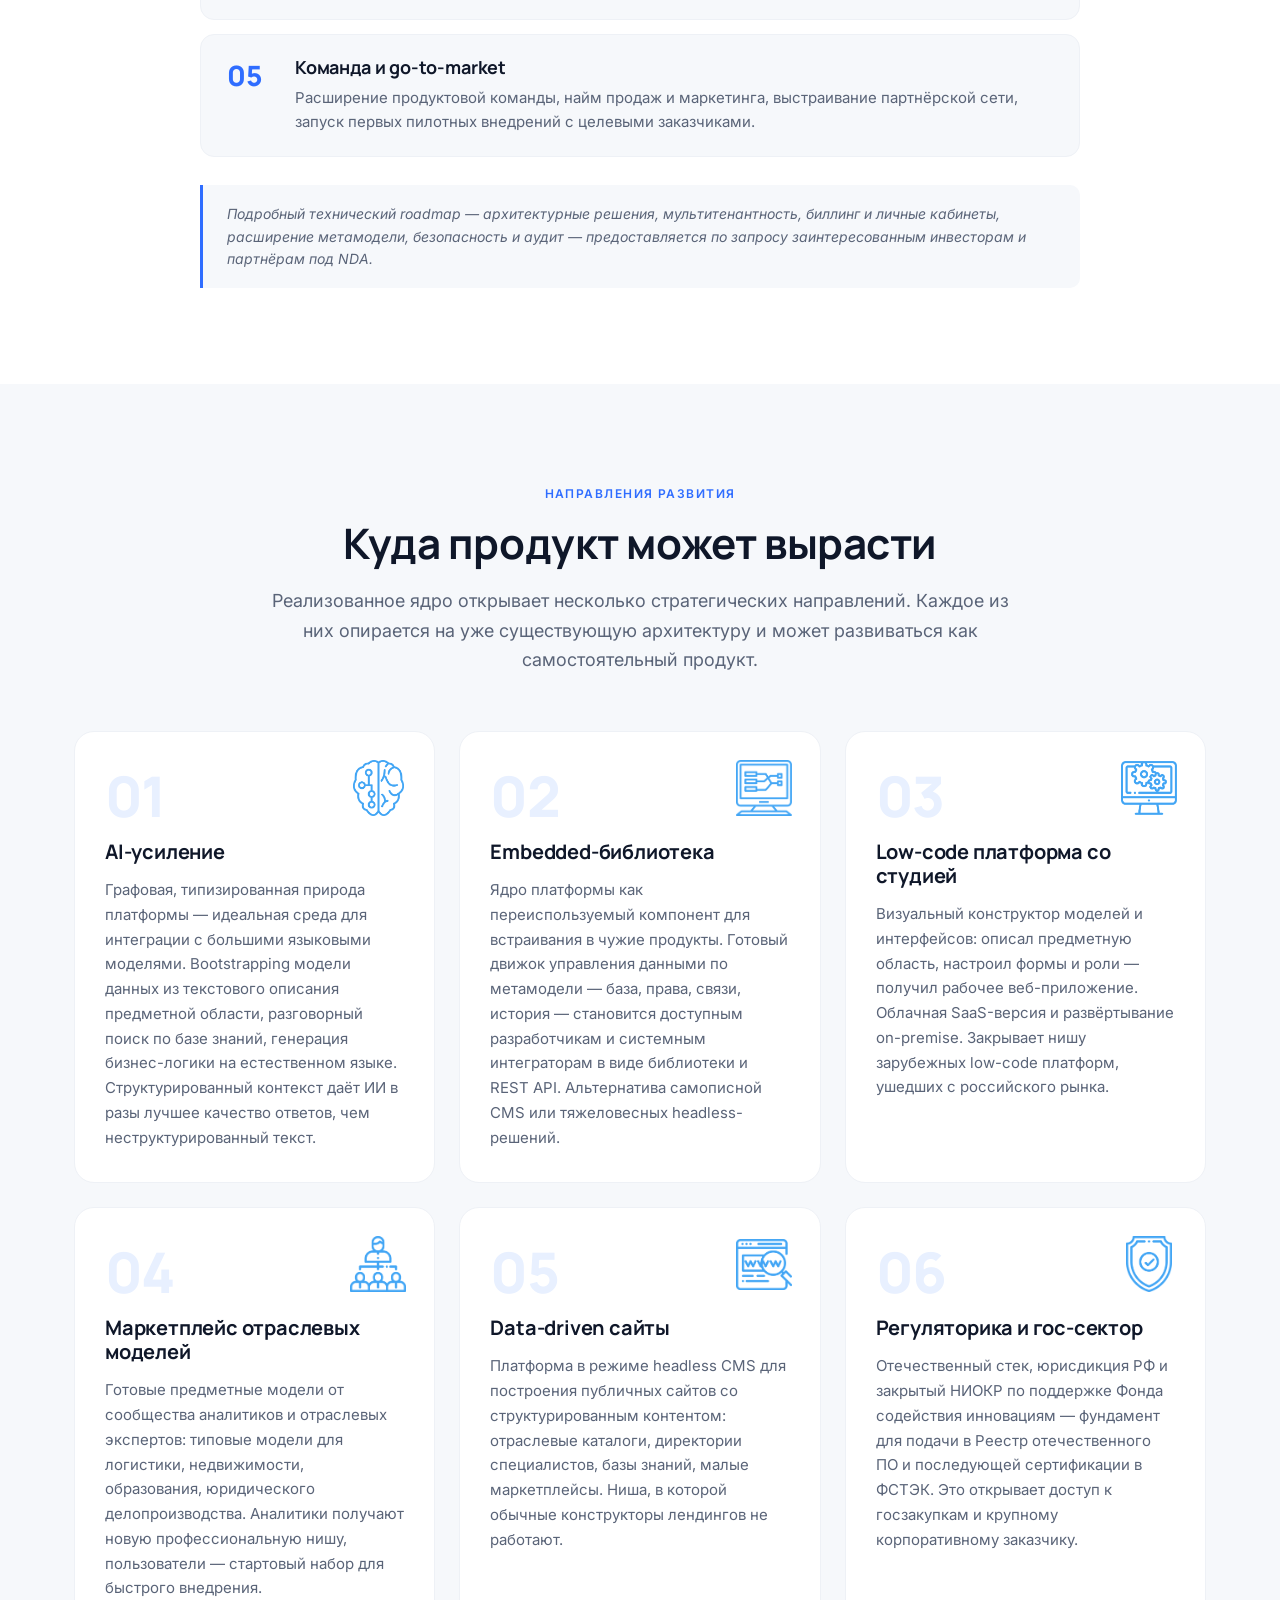
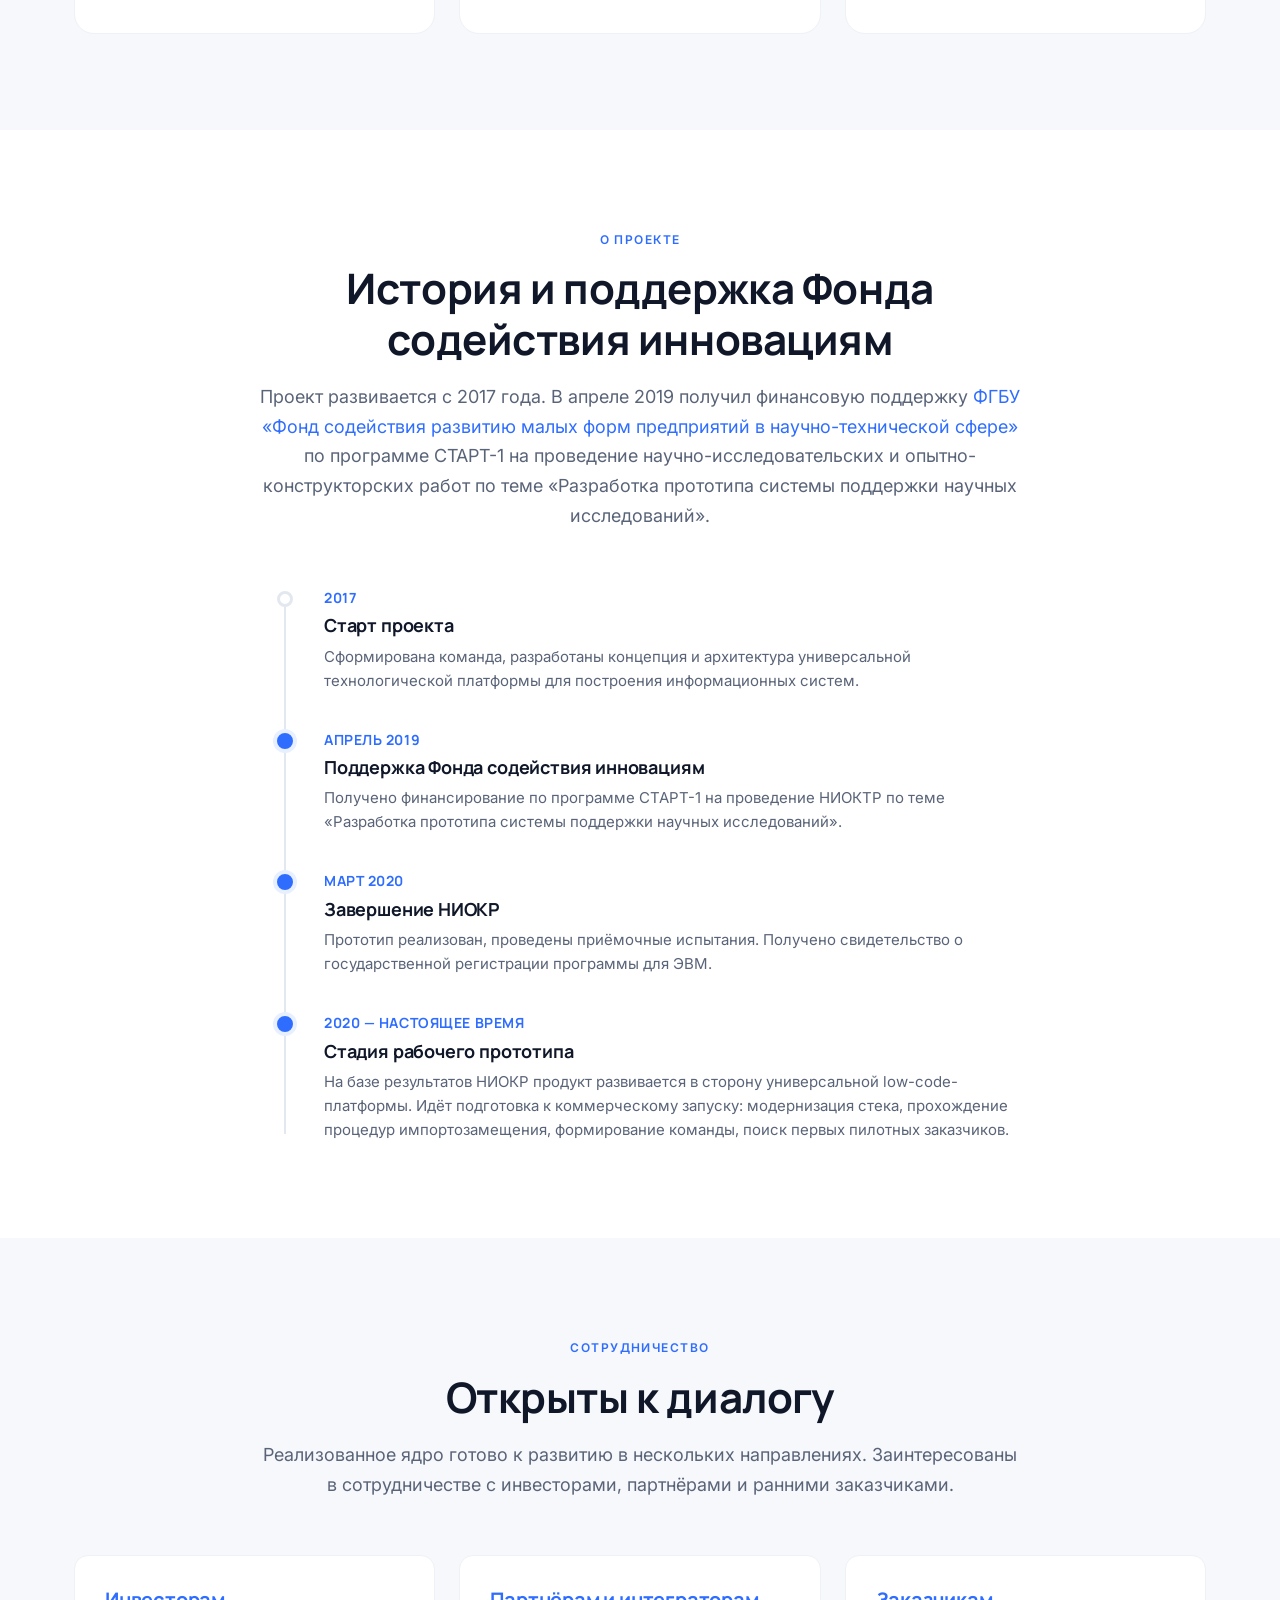
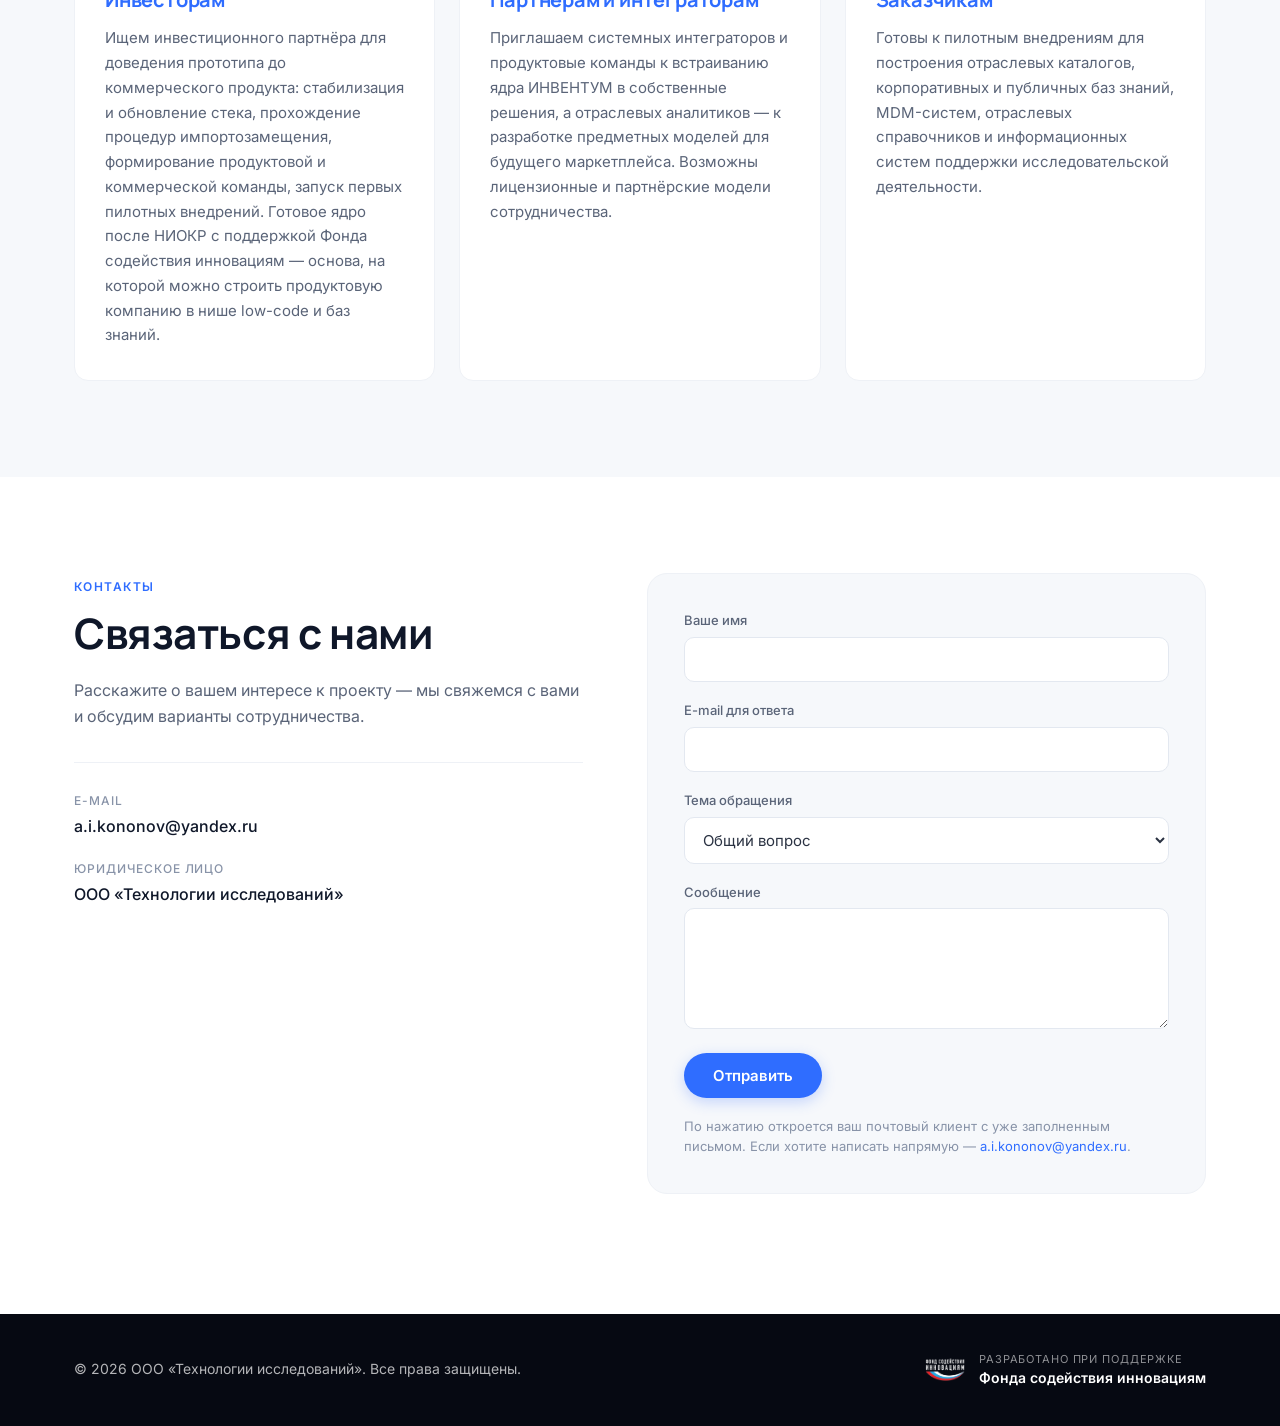
==== commit 6df3275d: "Screens" ====
--- a/index.html
+++ b/index.html
@@ -269,7 +269,7 @@
                     </svg>
                 </div>
                 <h3>Гранулярный доступ</h3>
-                <p>Раздельные права на уровне рабочего пространства, проекта, класса и каждой характеристики. Роли, фильтры доступа, аудит назначений.</p>
+                <p>Раздельные права на уровне рабочего пространства, проекта, класса и каждой характеристики. Роли с правами на чтение и запись, разделение по типу прав на класс и его свойства.</p>
             </article>
 
             <article class="feature-card">
--- a/assets/style.css
+++ b/assets/style.css
@@ -1373,7 +1373,7 @@
     margin-right: 4px;
 }
 
-/* Скриншоты-заготовки */
+/* Скриншоты прототипа */
 .case-shots {
     display: grid;
     grid-template-columns: repeat(2, 1fr);
@@ -1386,47 +1386,41 @@
     flex-direction: column;
 }
 
-.case-shot__placeholder {
+.case-shot__frame {
+    position: relative;
     aspect-ratio: 16 / 10;
-    background:
-        repeating-linear-gradient(
-            45deg,
-            transparent 0,
-            transparent 14px,
-            rgba(47, 109, 255, .04) 14px,
-            rgba(47, 109, 255, .04) 28px
-        ),
-        linear-gradient(135deg, #f4f7ff 0%, #e8efff 100%);
-    border: 2px dashed rgba(47, 109, 255, .35);
+    background: linear-gradient(135deg, #f4f7ff 0%, #e8efff 100%);
+    border: 1px solid rgba(47, 109, 255, .15);
     border-radius: var(--radius);
-    display: flex;
-    flex-direction: column;
-    align-items: center;
-    justify-content: center;
-    gap: 8px;
-    color: var(--accent);
-    transition: border-color .2s ease, transform .25s ease;
-}
-
-.case-shot__placeholder:hover {
-    border-color: rgba(47, 109, 255, .6);
+    overflow: hidden;
+    box-shadow: 0 12px 28px -18px rgba(15, 28, 60, .35);
+    transition: transform .25s ease, box-shadow .25s ease, border-color .2s ease;
+    cursor: zoom-in;
+}
+
+.case-shot__frame:hover {
     transform: translateY(-2px);
+    border-color: rgba(47, 109, 255, .45);
+    box-shadow: 0 20px 36px -20px rgba(15, 28, 60, .4);
+}
+
+.case-shot__frame img {
+    width: 100%;
+    height: 100%;
+    display: block;
+    object-fit: cover;
+    object-position: top center;
 }
 
 .case-shot__type {
+    display: block;
+    margin: 0 0 10px;
     font-family: 'Manrope', sans-serif;
     font-weight: 700;
-    font-size: 16px;
-    text-align: center;
-    padding: 0 16px;
-}
-
-.case-shot__hint {
-    font-size: 12px;
+    font-size: 13px;
+    letter-spacing: .04em;
     text-transform: uppercase;
-    letter-spacing: .1em;
-    color: var(--text-muted);
-    font-weight: 500;
+    color: var(--accent);
 }
 
 .case-shot figcaption {
@@ -1434,6 +1428,42 @@
     font-size: 14px;
     color: var(--text-soft);
     line-height: 1.55;
+}
+
+/* Лайтбокс для скринов */
+.shot-lightbox {
+    position: fixed;
+    inset: 0;
+    background: rgba(8, 14, 32, .88);
+    display: none;
+    align-items: center;
+    justify-content: center;
+    z-index: 1000;
+    padding: 24px;
+    cursor: zoom-out;
+}
+
+.shot-lightbox.is-open {
+    display: flex;
+}
+
+.shot-lightbox__img {
+    max-width: 100%;
+    max-height: 100%;
+    border-radius: var(--radius);
+    box-shadow: 0 30px 60px -20px rgba(0, 0, 0, .6);
+}
+
+.shot-lightbox__close {
+    position: absolute;
+    top: 16px;
+    right: 20px;
+    background: none;
+    border: 0;
+    color: #fff;
+    font-size: 28px;
+    cursor: pointer;
+    line-height: 1;
 }
 
 /* CTA на странице-кейсе */
